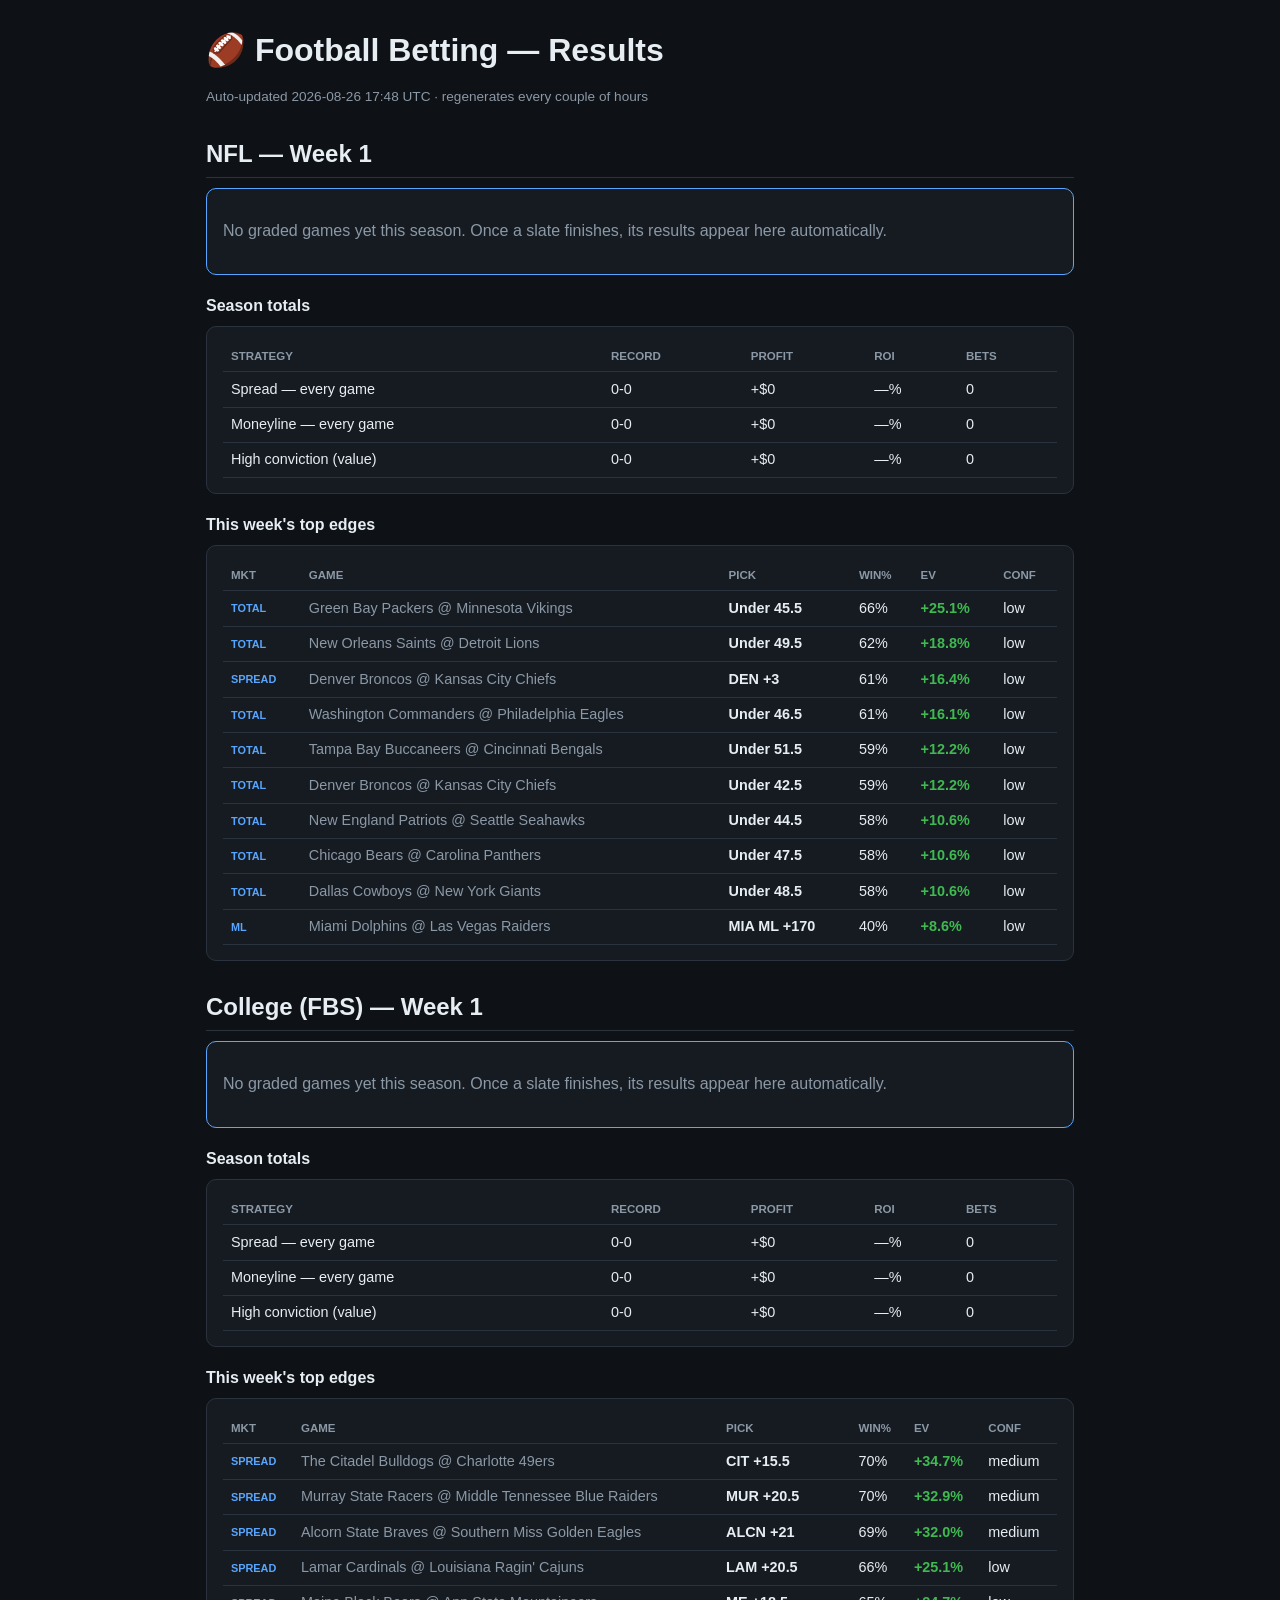
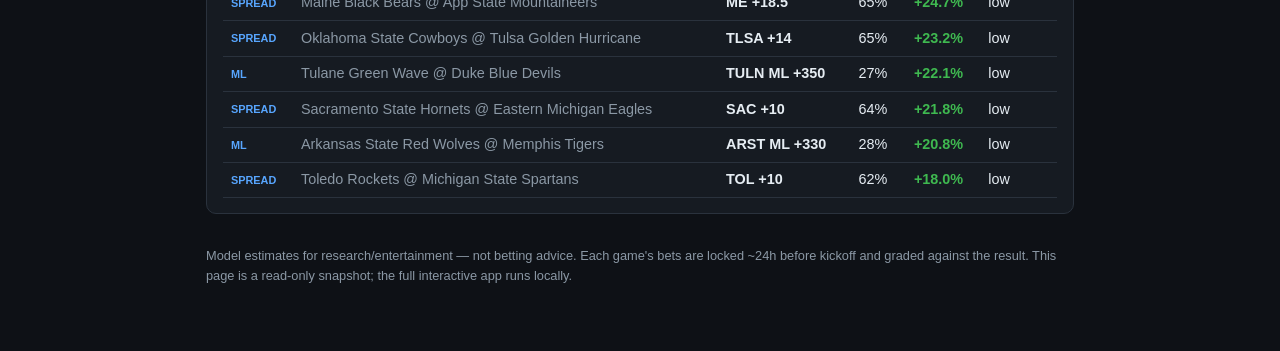
==== docs/index.html @ 7e33b865 "Football betting model — clean initial commit (no secrets)" ====
<!doctype html><html lang="en"><head><meta charset="utf-8">
<meta name="viewport" content="width=device-width, initial-scale=1">
<title>Football Betting — Results</title>
<style>
:root{--bg:#0e1116;--panel:#161b22;--elev:#1c232d;--bd:#2a323d;--tx:#e6edf3;--mut:#8b98a5;--grn:#3fb950;--red:#f85149;--blue:#58a6ff}
*{box-sizing:border-box}body{margin:0;background:var(--bg);color:var(--tx);font-family:-apple-system,Segoe UI,Roboto,sans-serif;line-height:1.5}
.wrap{max-width:900px;margin:0 auto;padding:1.4rem 1rem 4rem}
h1{margin:.2rem 0}h2{margin:1.8rem 0 .6rem;border-bottom:1px solid var(--bd);padding-bottom:.3rem}h3{margin:1.2rem 0 .5rem;font-size:1rem}
.muted{color:var(--mut)}.updated{color:var(--mut);font-size:.85rem}
.panel{background:var(--panel);border:1px solid var(--bd);border-radius:10px;padding:.9rem 1rem;margin-bottom:.6rem;overflow-x:auto}
.latest{border-color:var(--blue)}
.lwhead{font-weight:800;font-size:1.1rem;margin-bottom:.7rem;display:flex;justify-content:space-between;gap:1rem;flex-wrap:wrap}
.cards{display:grid;grid-template-columns:repeat(auto-fit,minmax(150px,1fr));gap:.6rem}
.card{background:var(--elev);border:1px solid var(--bd);border-radius:8px;padding:.55rem .7rem}
.cardlabel{font-size:.78rem;color:var(--mut);font-weight:600}
.pnl{font-size:1.35rem;font-weight:800}.sub{font-size:.75rem;color:var(--mut);margin-top:.1rem}
.pending{color:var(--blue)}
table{width:100%;border-collapse:collapse;font-size:.9rem}
th{text-align:left;color:var(--mut);font-size:.72rem;text-transform:uppercase;padding:.4rem .5rem;border-bottom:1px solid var(--bd)}
td{padding:.4rem .5rem;border-bottom:1px solid var(--bd)}
.pos{color:var(--grn);font-weight:700}.neg{color:var(--red)}
.tag{font-size:.68rem;font-weight:700;color:var(--blue)}.gm{color:var(--mut)}
footer{margin-top:2rem;color:var(--mut);font-size:.8rem;line-height:1.6}
</style></head><body><div class="wrap">
<h1>🏈 Football Betting — Results</h1>
<p class="updated">Auto-updated 2026-08-26 17:48 UTC · regenerates every couple of hours</p>
<section><h2>NFL — Week 1</h2><div class="panel latest"><p class="muted">No graded games yet this season. Once a slate finishes, its results appear here automatically.</p></div><h3>Season totals</h3><div class="panel"><table><thead><tr><th>Strategy</th><th>Record</th><th>Profit</th><th>ROI</th><th>Bets</th></tr></thead><tbody><tr><td>Spread — every game</td><td>0-0</td><td class="">+$0</td><td>—%</td><td>0</td></tr><tr><td>Moneyline — every game</td><td>0-0</td><td class="">+$0</td><td>—%</td><td>0</td></tr><tr><td>High conviction (value)</td><td>0-0</td><td class="">+$0</td><td>—%</td><td>0</td></tr></tbody></table></div><h3>This week's top edges</h3><div class="panel"><table><thead><tr><th>Mkt</th><th>Game</th><th>Pick</th><th>Win%</th><th>EV</th><th>Conf</th></tr></thead><tbody><tr><td class="tag">TOTAL</td><td class="gm">Green Bay Packers @ Minnesota Vikings</td><td><b>Under 45.5</b></td><td>66%</td><td class="pos">+25.1%</td><td>low</td></tr><tr><td class="tag">TOTAL</td><td class="gm">New Orleans Saints @ Detroit Lions</td><td><b>Under 49.5</b></td><td>62%</td><td class="pos">+18.8%</td><td>low</td></tr><tr><td class="tag">SPREAD</td><td class="gm">Denver Broncos @ Kansas City Chiefs</td><td><b>DEN +3</b></td><td>61%</td><td class="pos">+16.4%</td><td>low</td></tr><tr><td class="tag">TOTAL</td><td class="gm">Washington Commanders @ Philadelphia Eagles</td><td><b>Under 46.5</b></td><td>61%</td><td class="pos">+16.1%</td><td>low</td></tr><tr><td class="tag">TOTAL</td><td class="gm">Tampa Bay Buccaneers @ Cincinnati Bengals</td><td><b>Under 51.5</b></td><td>59%</td><td class="pos">+12.2%</td><td>low</td></tr><tr><td class="tag">TOTAL</td><td class="gm">Denver Broncos @ Kansas City Chiefs</td><td><b>Under 42.5</b></td><td>59%</td><td class="pos">+12.2%</td><td>low</td></tr><tr><td class="tag">TOTAL</td><td class="gm">New England Patriots @ Seattle Seahawks</td><td><b>Under 44.5</b></td><td>58%</td><td class="pos">+10.6%</td><td>low</td></tr><tr><td class="tag">TOTAL</td><td class="gm">Chicago Bears @ Carolina Panthers</td><td><b>Under 47.5</b></td><td>58%</td><td class="pos">+10.6%</td><td>low</td></tr><tr><td class="tag">TOTAL</td><td class="gm">Dallas Cowboys @ New York Giants</td><td><b>Under 48.5</b></td><td>58%</td><td class="pos">+10.6%</td><td>low</td></tr><tr><td class="tag">ML</td><td class="gm">Miami Dolphins @ Las Vegas Raiders</td><td><b>MIA ML +170</b></td><td>40%</td><td class="pos">+8.6%</td><td>low</td></tr></tbody></table></div></section><section><h2>College (FBS) — Week 1</h2><div class="panel latest"><p class="muted">No graded games yet this season. Once a slate finishes, its results appear here automatically.</p></div><h3>Season totals</h3><div class="panel"><table><thead><tr><th>Strategy</th><th>Record</th><th>Profit</th><th>ROI</th><th>Bets</th></tr></thead><tbody><tr><td>Spread — every game</td><td>0-0</td><td class="">+$0</td><td>—%</td><td>0</td></tr><tr><td>Moneyline — every game</td><td>0-0</td><td class="">+$0</td><td>—%</td><td>0</td></tr><tr><td>High conviction (value)</td><td>0-0</td><td class="">+$0</td><td>—%</td><td>0</td></tr></tbody></table></div><h3>This week's top edges</h3><div class="panel"><table><thead><tr><th>Mkt</th><th>Game</th><th>Pick</th><th>Win%</th><th>EV</th><th>Conf</th></tr></thead><tbody><tr><td class="tag">SPREAD</td><td class="gm">The Citadel Bulldogs @ Charlotte 49ers</td><td><b>CIT +15.5</b></td><td>70%</td><td class="pos">+34.7%</td><td>medium</td></tr><tr><td class="tag">SPREAD</td><td class="gm">Murray State Racers @ Middle Tennessee Blue Raiders</td><td><b>MUR +20.5</b></td><td>70%</td><td class="pos">+32.9%</td><td>medium</td></tr><tr><td class="tag">SPREAD</td><td class="gm">Alcorn State Braves @ Southern Miss Golden Eagles</td><td><b>ALCN +21</b></td><td>69%</td><td class="pos">+32.0%</td><td>medium</td></tr><tr><td class="tag">SPREAD</td><td class="gm">Lamar Cardinals @ Louisiana Ragin&#x27; Cajuns</td><td><b>LAM +20.5</b></td><td>66%</td><td class="pos">+25.1%</td><td>low</td></tr><tr><td class="tag">SPREAD</td><td class="gm">Maine Black Bears @ App State Mountaineers</td><td><b>ME +18.5</b></td><td>65%</td><td class="pos">+24.7%</td><td>low</td></tr><tr><td class="tag">SPREAD</td><td class="gm">Oklahoma State Cowboys @ Tulsa Golden Hurricane</td><td><b>TLSA +14</b></td><td>65%</td><td class="pos">+23.2%</td><td>low</td></tr><tr><td class="tag">ML</td><td class="gm">Tulane Green Wave @ Duke Blue Devils</td><td><b>TULN ML +350</b></td><td>27%</td><td class="pos">+22.1%</td><td>low</td></tr><tr><td class="tag">SPREAD</td><td class="gm">Sacramento State Hornets @ Eastern Michigan Eagles</td><td><b>SAC +10</b></td><td>64%</td><td class="pos">+21.8%</td><td>low</td></tr><tr><td class="tag">ML</td><td class="gm">Arkansas State Red Wolves @ Memphis Tigers</td><td><b>ARST ML +330</b></td><td>28%</td><td class="pos">+20.8%</td><td>low</td></tr><tr><td class="tag">SPREAD</td><td class="gm">Toledo Rockets @ Michigan State Spartans</td><td><b>TOL +10</b></td><td>62%</td><td class="pos">+18.0%</td><td>low</td></tr></tbody></table></div></section>
<footer>Model estimates for research/entertainment — not betting advice. Each game's
bets are locked ~24h before kickoff and graded against the result. This page is a
read-only snapshot; the full interactive app runs locally.</footer>
</div></body></html>
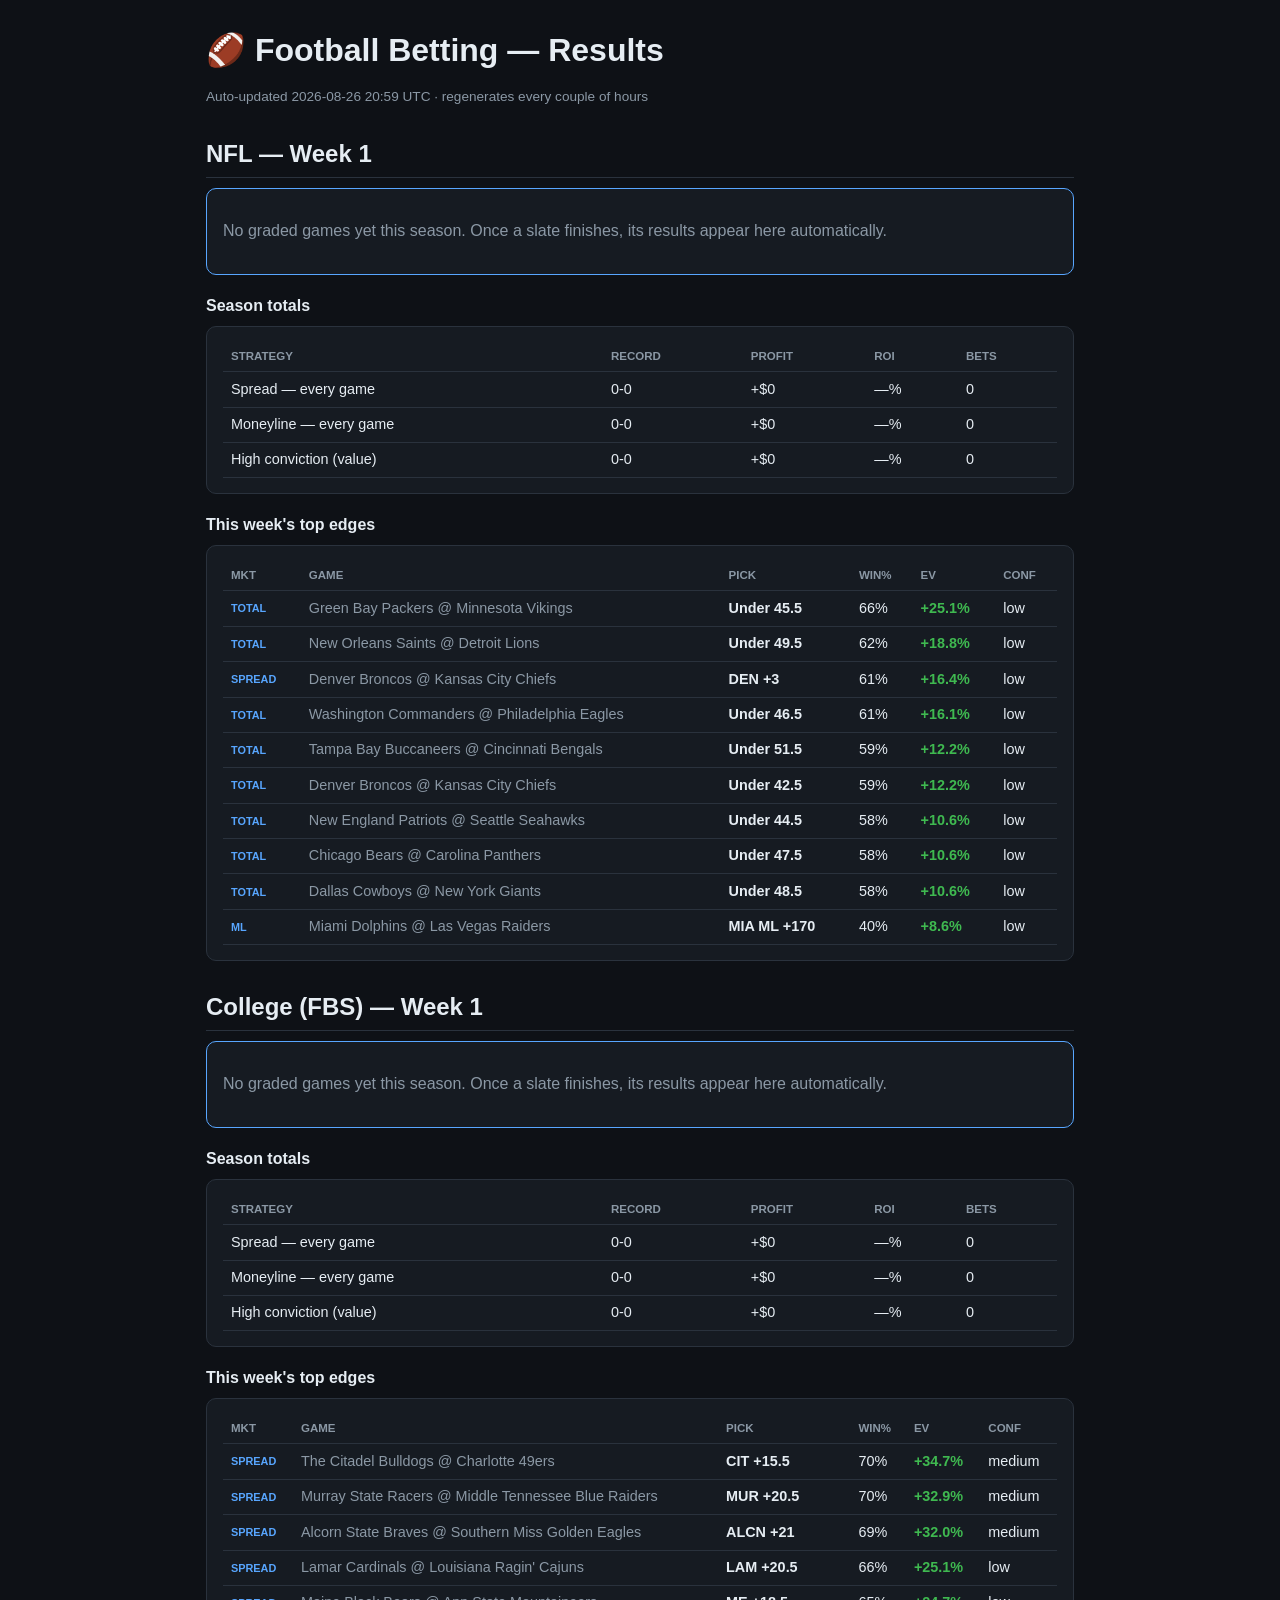
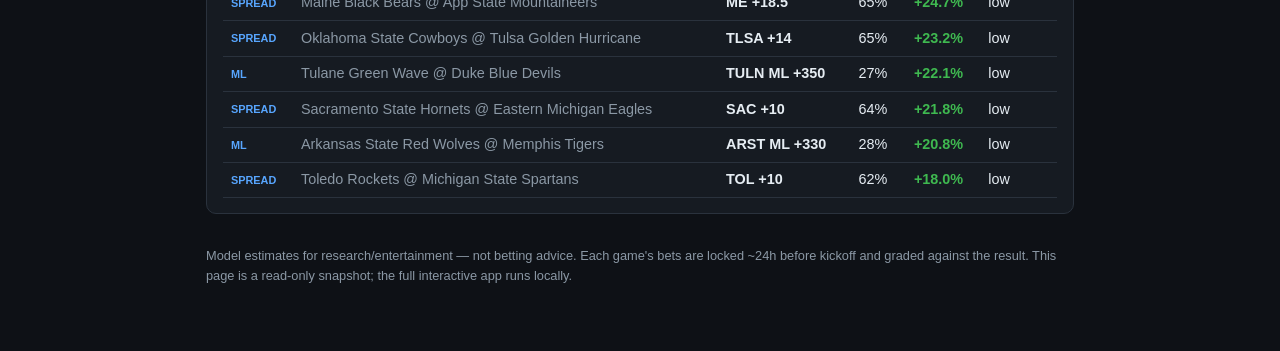
==== commit 73518dec: "Auto-update 2026-08-26 20:59 UTC" ====
--- a/docs/index.html
+++ b/docs/index.html
@@ -23,7 +23,7 @@
 footer{margin-top:2rem;color:var(--mut);font-size:.8rem;line-height:1.6}
 </style></head><body><div class="wrap">
 <h1>🏈 Football Betting — Results</h1>
-<p class="updated">Auto-updated 2026-08-26 17:48 UTC · regenerates every couple of hours</p>
+<p class="updated">Auto-updated 2026-08-26 20:59 UTC · regenerates every couple of hours</p>
 <section><h2>NFL — Week 1</h2><div class="panel latest"><p class="muted">No graded games yet this season. Once a slate finishes, its results appear here automatically.</p></div><h3>Season totals</h3><div class="panel"><table><thead><tr><th>Strategy</th><th>Record</th><th>Profit</th><th>ROI</th><th>Bets</th></tr></thead><tbody><tr><td>Spread — every game</td><td>0-0</td><td class="">+$0</td><td>—%</td><td>0</td></tr><tr><td>Moneyline — every game</td><td>0-0</td><td class="">+$0</td><td>—%</td><td>0</td></tr><tr><td>High conviction (value)</td><td>0-0</td><td class="">+$0</td><td>—%</td><td>0</td></tr></tbody></table></div><h3>This week's top edges</h3><div class="panel"><table><thead><tr><th>Mkt</th><th>Game</th><th>Pick</th><th>Win%</th><th>EV</th><th>Conf</th></tr></thead><tbody><tr><td class="tag">TOTAL</td><td class="gm">Green Bay Packers @ Minnesota Vikings</td><td><b>Under 45.5</b></td><td>66%</td><td class="pos">+25.1%</td><td>low</td></tr><tr><td class="tag">TOTAL</td><td class="gm">New Orleans Saints @ Detroit Lions</td><td><b>Under 49.5</b></td><td>62%</td><td class="pos">+18.8%</td><td>low</td></tr><tr><td class="tag">SPREAD</td><td class="gm">Denver Broncos @ Kansas City Chiefs</td><td><b>DEN +3</b></td><td>61%</td><td class="pos">+16.4%</td><td>low</td></tr><tr><td class="tag">TOTAL</td><td class="gm">Washington Commanders @ Philadelphia Eagles</td><td><b>Under 46.5</b></td><td>61%</td><td class="pos">+16.1%</td><td>low</td></tr><tr><td class="tag">TOTAL</td><td class="gm">Tampa Bay Buccaneers @ Cincinnati Bengals</td><td><b>Under 51.5</b></td><td>59%</td><td class="pos">+12.2%</td><td>low</td></tr><tr><td class="tag">TOTAL</td><td class="gm">Denver Broncos @ Kansas City Chiefs</td><td><b>Under 42.5</b></td><td>59%</td><td class="pos">+12.2%</td><td>low</td></tr><tr><td class="tag">TOTAL</td><td class="gm">New England Patriots @ Seattle Seahawks</td><td><b>Under 44.5</b></td><td>58%</td><td class="pos">+10.6%</td><td>low</td></tr><tr><td class="tag">TOTAL</td><td class="gm">Chicago Bears @ Carolina Panthers</td><td><b>Under 47.5</b></td><td>58%</td><td class="pos">+10.6%</td><td>low</td></tr><tr><td class="tag">TOTAL</td><td class="gm">Dallas Cowboys @ New York Giants</td><td><b>Under 48.5</b></td><td>58%</td><td class="pos">+10.6%</td><td>low</td></tr><tr><td class="tag">ML</td><td class="gm">Miami Dolphins @ Las Vegas Raiders</td><td><b>MIA ML +170</b></td><td>40%</td><td class="pos">+8.6%</td><td>low</td></tr></tbody></table></div></section><section><h2>College (FBS) — Week 1</h2><div class="panel latest"><p class="muted">No graded games yet this season. Once a slate finishes, its results appear here automatically.</p></div><h3>Season totals</h3><div class="panel"><table><thead><tr><th>Strategy</th><th>Record</th><th>Profit</th><th>ROI</th><th>Bets</th></tr></thead><tbody><tr><td>Spread — every game</td><td>0-0</td><td class="">+$0</td><td>—%</td><td>0</td></tr><tr><td>Moneyline — every game</td><td>0-0</td><td class="">+$0</td><td>—%</td><td>0</td></tr><tr><td>High conviction (value)</td><td>0-0</td><td class="">+$0</td><td>—%</td><td>0</td></tr></tbody></table></div><h3>This week's top edges</h3><div class="panel"><table><thead><tr><th>Mkt</th><th>Game</th><th>Pick</th><th>Win%</th><th>EV</th><th>Conf</th></tr></thead><tbody><tr><td class="tag">SPREAD</td><td class="gm">The Citadel Bulldogs @ Charlotte 49ers</td><td><b>CIT +15.5</b></td><td>70%</td><td class="pos">+34.7%</td><td>medium</td></tr><tr><td class="tag">SPREAD</td><td class="gm">Murray State Racers @ Middle Tennessee Blue Raiders</td><td><b>MUR +20.5</b></td><td>70%</td><td class="pos">+32.9%</td><td>medium</td></tr><tr><td class="tag">SPREAD</td><td class="gm">Alcorn State Braves @ Southern Miss Golden Eagles</td><td><b>ALCN +21</b></td><td>69%</td><td class="pos">+32.0%</td><td>medium</td></tr><tr><td class="tag">SPREAD</td><td class="gm">Lamar Cardinals @ Louisiana Ragin&#x27; Cajuns</td><td><b>LAM +20.5</b></td><td>66%</td><td class="pos">+25.1%</td><td>low</td></tr><tr><td class="tag">SPREAD</td><td class="gm">Maine Black Bears @ App State Mountaineers</td><td><b>ME +18.5</b></td><td>65%</td><td class="pos">+24.7%</td><td>low</td></tr><tr><td class="tag">SPREAD</td><td class="gm">Oklahoma State Cowboys @ Tulsa Golden Hurricane</td><td><b>TLSA +14</b></td><td>65%</td><td class="pos">+23.2%</td><td>low</td></tr><tr><td class="tag">ML</td><td class="gm">Tulane Green Wave @ Duke Blue Devils</td><td><b>TULN ML +350</b></td><td>27%</td><td class="pos">+22.1%</td><td>low</td></tr><tr><td class="tag">SPREAD</td><td class="gm">Sacramento State Hornets @ Eastern Michigan Eagles</td><td><b>SAC +10</b></td><td>64%</td><td class="pos">+21.8%</td><td>low</td></tr><tr><td class="tag">ML</td><td class="gm">Arkansas State Red Wolves @ Memphis Tigers</td><td><b>ARST ML +330</b></td><td>28%</td><td class="pos">+20.8%</td><td>low</td></tr><tr><td class="tag">SPREAD</td><td class="gm">Toledo Rockets @ Michigan State Spartans</td><td><b>TOL +10</b></td><td>62%</td><td class="pos">+18.0%</td><td>low</td></tr></tbody></table></div></section>
 <footer>Model estimates for research/entertainment — not betting advice. Each game's
 bets are locked ~24h before kickoff and graded against the result. This page is a
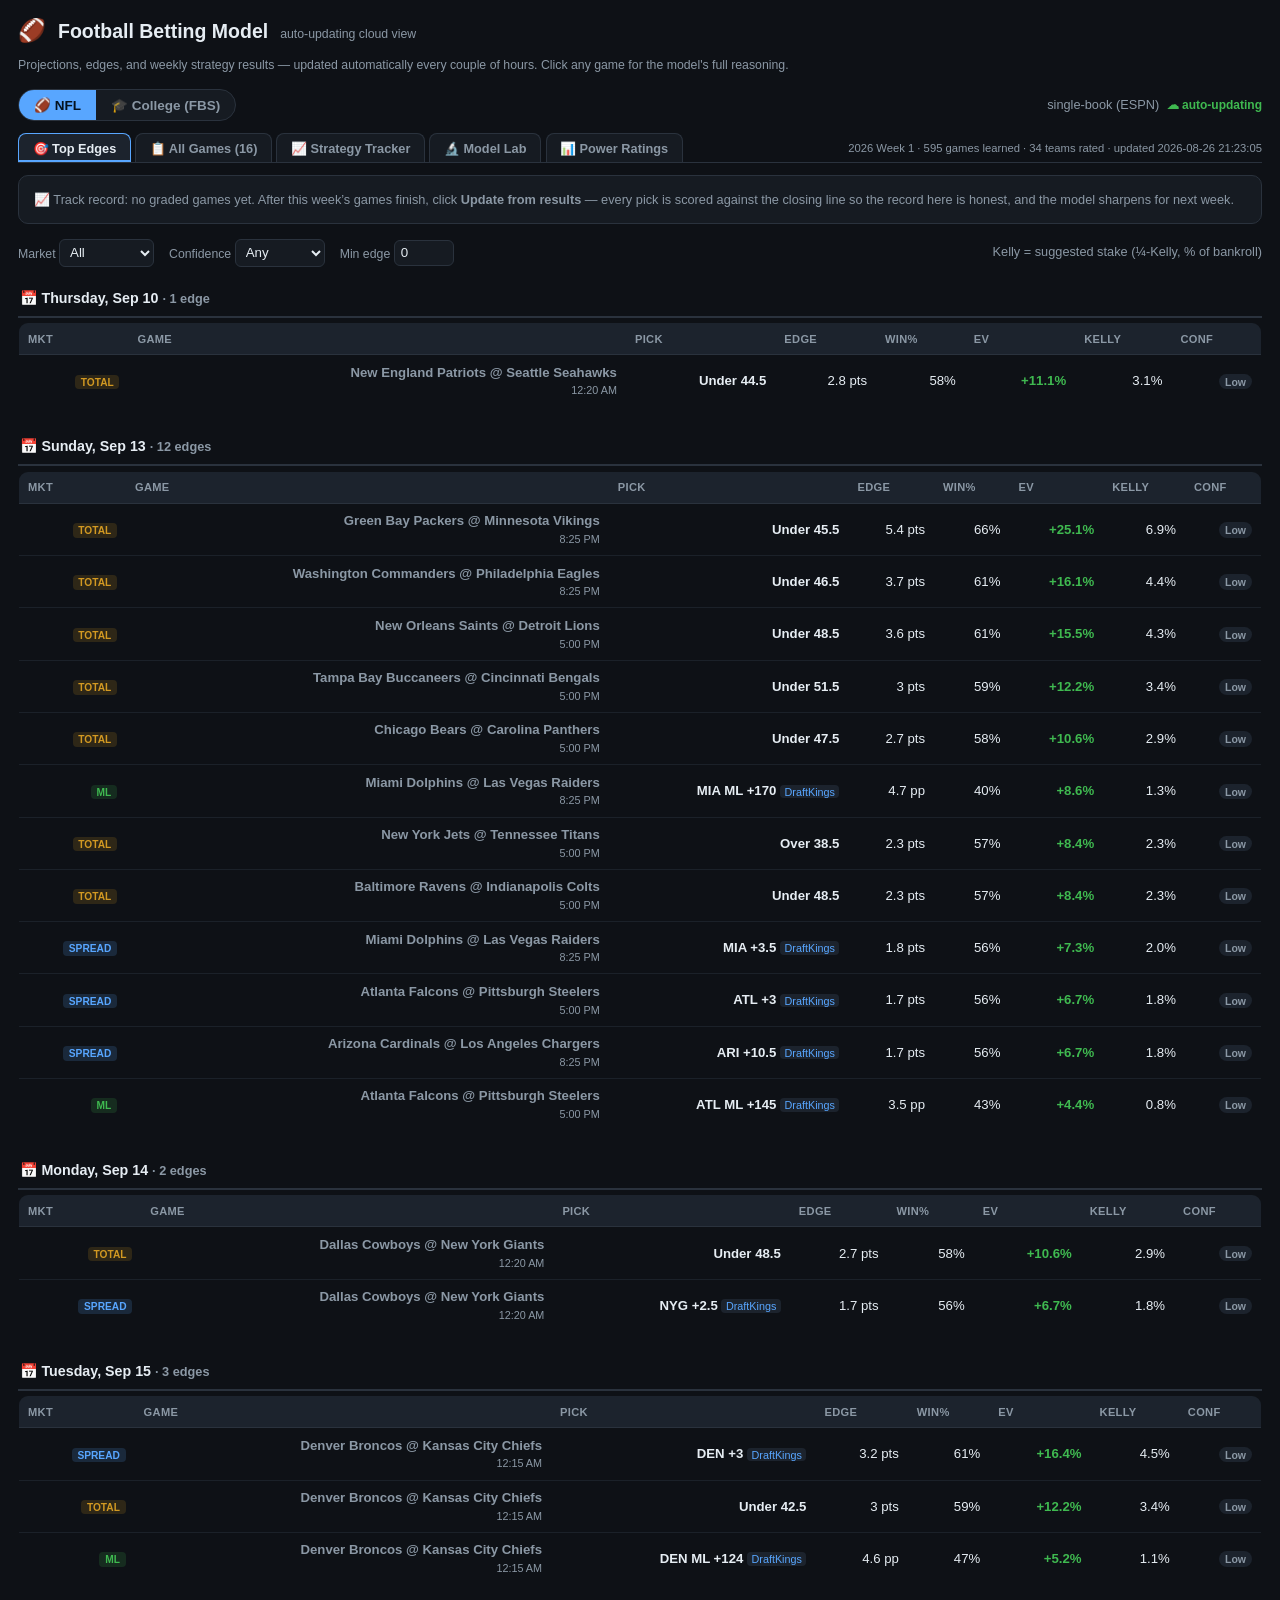
==== commit 61dffad7: "Interactive cloud page: static-data mode + full-app snapshot generator" ====
--- a/docs/index.html
+++ b/docs/index.html
@@ -1,31 +1,20 @@
-<!doctype html><html lang="en"><head><meta charset="utf-8">
-<meta name="viewport" content="width=device-width, initial-scale=1">
-<title>Football Betting — Results</title>
+<!doctype html><html lang="en"><head>
+<meta charset="utf-8"><meta name="viewport" content="width=device-width, initial-scale=1">
+<title>Football Betting Model</title>
+<link rel="stylesheet" href="style.css">
 <style>
-:root{--bg:#0e1116;--panel:#161b22;--elev:#1c232d;--bd:#2a323d;--tx:#e6edf3;--mut:#8b98a5;--grn:#3fb950;--red:#f85149;--blue:#58a6ff}
-*{box-sizing:border-box}body{margin:0;background:var(--bg);color:var(--tx);font-family:-apple-system,Segoe UI,Roboto,sans-serif;line-height:1.5}
-.wrap{max-width:900px;margin:0 auto;padding:1.4rem 1rem 4rem}
-h1{margin:.2rem 0}h2{margin:1.8rem 0 .6rem;border-bottom:1px solid var(--bd);padding-bottom:.3rem}h3{margin:1.2rem 0 .5rem;font-size:1rem}
-.muted{color:var(--mut)}.updated{color:var(--mut);font-size:.85rem}
-.panel{background:var(--panel);border:1px solid var(--bd);border-radius:10px;padding:.9rem 1rem;margin-bottom:.6rem;overflow-x:auto}
-.latest{border-color:var(--blue)}
-.lwhead{font-weight:800;font-size:1.1rem;margin-bottom:.7rem;display:flex;justify-content:space-between;gap:1rem;flex-wrap:wrap}
-.cards{display:grid;grid-template-columns:repeat(auto-fit,minmax(150px,1fr));gap:.6rem}
-.card{background:var(--elev);border:1px solid var(--bd);border-radius:8px;padding:.55rem .7rem}
-.cardlabel{font-size:.78rem;color:var(--mut);font-weight:600}
-.pnl{font-size:1.35rem;font-weight:800}.sub{font-size:.75rem;color:var(--mut);margin-top:.1rem}
-.pending{color:var(--blue)}
-table{width:100%;border-collapse:collapse;font-size:.9rem}
-th{text-align:left;color:var(--mut);font-size:.72rem;text-transform:uppercase;padding:.4rem .5rem;border-bottom:1px solid var(--bd)}
-td{padding:.4rem .5rem;border-bottom:1px solid var(--bd)}
-.pos{color:var(--grn);font-weight:700}.neg{color:var(--red)}
-.tag{font-size:.68rem;font-weight:700;color:var(--blue)}.gm{color:var(--mut)}
-footer{margin-top:2rem;color:var(--mut);font-size:.8rem;line-height:1.6}
-</style></head><body><div class="wrap">
-<h1>🏈 Football Betting — Results</h1>
-<p class="updated">Auto-updated 2026-08-26 20:59 UTC · regenerates every couple of hours</p>
-<section><h2>NFL — Week 1</h2><div class="panel latest"><p class="muted">No graded games yet this season. Once a slate finishes, its results appear here automatically.</p></div><h3>Season totals</h3><div class="panel"><table><thead><tr><th>Strategy</th><th>Record</th><th>Profit</th><th>ROI</th><th>Bets</th></tr></thead><tbody><tr><td>Spread — every game</td><td>0-0</td><td class="">+$0</td><td>—%</td><td>0</td></tr><tr><td>Moneyline — every game</td><td>0-0</td><td class="">+$0</td><td>—%</td><td>0</td></tr><tr><td>High conviction (value)</td><td>0-0</td><td class="">+$0</td><td>—%</td><td>0</td></tr></tbody></table></div><h3>This week's top edges</h3><div class="panel"><table><thead><tr><th>Mkt</th><th>Game</th><th>Pick</th><th>Win%</th><th>EV</th><th>Conf</th></tr></thead><tbody><tr><td class="tag">TOTAL</td><td class="gm">Green Bay Packers @ Minnesota Vikings</td><td><b>Under 45.5</b></td><td>66%</td><td class="pos">+25.1%</td><td>low</td></tr><tr><td class="tag">TOTAL</td><td class="gm">New Orleans Saints @ Detroit Lions</td><td><b>Under 49.5</b></td><td>62%</td><td class="pos">+18.8%</td><td>low</td></tr><tr><td class="tag">SPREAD</td><td class="gm">Denver Broncos @ Kansas City Chiefs</td><td><b>DEN +3</b></td><td>61%</td><td class="pos">+16.4%</td><td>low</td></tr><tr><td class="tag">TOTAL</td><td class="gm">Washington Commanders @ Philadelphia Eagles</td><td><b>Under 46.5</b></td><td>61%</td><td class="pos">+16.1%</td><td>low</td></tr><tr><td class="tag">TOTAL</td><td class="gm">Tampa Bay Buccaneers @ Cincinnati Bengals</td><td><b>Under 51.5</b></td><td>59%</td><td class="pos">+12.2%</td><td>low</td></tr><tr><td class="tag">TOTAL</td><td class="gm">Denver Broncos @ Kansas City Chiefs</td><td><b>Under 42.5</b></td><td>59%</td><td class="pos">+12.2%</td><td>low</td></tr><tr><td class="tag">TOTAL</td><td class="gm">New England Patriots @ Seattle Seahawks</td><td><b>Under 44.5</b></td><td>58%</td><td class="pos">+10.6%</td><td>low</td></tr><tr><td class="tag">TOTAL</td><td class="gm">Chicago Bears @ Carolina Panthers</td><td><b>Under 47.5</b></td><td>58%</td><td class="pos">+10.6%</td><td>low</td></tr><tr><td class="tag">TOTAL</td><td class="gm">Dallas Cowboys @ New York Giants</td><td><b>Under 48.5</b></td><td>58%</td><td class="pos">+10.6%</td><td>low</td></tr><tr><td class="tag">ML</td><td class="gm">Miami Dolphins @ Las Vegas Raiders</td><td><b>MIA ML +170</b></td><td>40%</td><td class="pos">+8.6%</td><td>low</td></tr></tbody></table></div></section><section><h2>College (FBS) — Week 1</h2><div class="panel latest"><p class="muted">No graded games yet this season. Once a slate finishes, its results appear here automatically.</p></div><h3>Season totals</h3><div class="panel"><table><thead><tr><th>Strategy</th><th>Record</th><th>Profit</th><th>ROI</th><th>Bets</th></tr></thead><tbody><tr><td>Spread — every game</td><td>0-0</td><td class="">+$0</td><td>—%</td><td>0</td></tr><tr><td>Moneyline — every game</td><td>0-0</td><td class="">+$0</td><td>—%</td><td>0</td></tr><tr><td>High conviction (value)</td><td>0-0</td><td class="">+$0</td><td>—%</td><td>0</td></tr></tbody></table></div><h3>This week's top edges</h3><div class="panel"><table><thead><tr><th>Mkt</th><th>Game</th><th>Pick</th><th>Win%</th><th>EV</th><th>Conf</th></tr></thead><tbody><tr><td class="tag">SPREAD</td><td class="gm">The Citadel Bulldogs @ Charlotte 49ers</td><td><b>CIT +15.5</b></td><td>70%</td><td class="pos">+34.7%</td><td>medium</td></tr><tr><td class="tag">SPREAD</td><td class="gm">Murray State Racers @ Middle Tennessee Blue Raiders</td><td><b>MUR +20.5</b></td><td>70%</td><td class="pos">+32.9%</td><td>medium</td></tr><tr><td class="tag">SPREAD</td><td class="gm">Alcorn State Braves @ Southern Miss Golden Eagles</td><td><b>ALCN +21</b></td><td>69%</td><td class="pos">+32.0%</td><td>medium</td></tr><tr><td class="tag">SPREAD</td><td class="gm">Lamar Cardinals @ Louisiana Ragin&#x27; Cajuns</td><td><b>LAM +20.5</b></td><td>66%</td><td class="pos">+25.1%</td><td>low</td></tr><tr><td class="tag">SPREAD</td><td class="gm">Maine Black Bears @ App State Mountaineers</td><td><b>ME +18.5</b></td><td>65%</td><td class="pos">+24.7%</td><td>low</td></tr><tr><td class="tag">SPREAD</td><td class="gm">Oklahoma State Cowboys @ Tulsa Golden Hurricane</td><td><b>TLSA +14</b></td><td>65%</td><td class="pos">+23.2%</td><td>low</td></tr><tr><td class="tag">ML</td><td class="gm">Tulane Green Wave @ Duke Blue Devils</td><td><b>TULN ML +350</b></td><td>27%</td><td class="pos">+22.1%</td><td>low</td></tr><tr><td class="tag">SPREAD</td><td class="gm">Sacramento State Hornets @ Eastern Michigan Eagles</td><td><b>SAC +10</b></td><td>64%</td><td class="pos">+21.8%</td><td>low</td></tr><tr><td class="tag">ML</td><td class="gm">Arkansas State Red Wolves @ Memphis Tigers</td><td><b>ARST ML +330</b></td><td>28%</td><td class="pos">+20.8%</td><td>low</td></tr><tr><td class="tag">SPREAD</td><td class="gm">Toledo Rockets @ Michigan State Spartans</td><td><b>TOL +10</b></td><td>62%</td><td class="pos">+18.0%</td><td>low</td></tr></tbody></table></div></section>
-<footer>Model estimates for research/entertainment — not betting advice. Each game's
-bets are locked ~24h before kickoff and graded against the result. This page is a
-read-only snapshot; the full interactive app runs locally.</footer>
-</div></body></html>+body{background:var(--bg);color:var(--text);font-family:-apple-system,Segoe UI,Roboto,sans-serif;margin:0}
+.cloudbar{display:flex;align-items:baseline;gap:.8rem;flex-wrap:wrap;padding:1rem 1.2rem .4rem}
+.cloudbar h1{margin:0;font-size:1.3rem}
+.cloudbar .muted{font-size:.82rem}
+#betting-panel{padding:0 1.2rem 3rem}
+.cloud-note{margin:.2rem 1.2rem 1rem;color:var(--muted);font-size:.82rem}
+</style></head><body>
+<div class="cloudbar"><span style="font-size:1.5rem">🏈</span><h1>Football Betting Model</h1>
+<span class="muted">auto-updating cloud view</span></div>
+<div class="cloud-note">Projections, edges, and weekly strategy results — updated automatically every couple of hours. Click any game for the model's full reasoning.</div>
+<div id="betting-panel"><p class="muted" style="padding:1.2rem">Loading…</p></div>
+<script>window.BETTING_STATIC = true;</script>
+<script src="betting.js"></script>
+<script>document.addEventListener("DOMContentLoaded",function(){ if(window.Betting) window.Betting.show(); });</script>
+</body></html>
--- a/docs/style.css
+++ b/docs/style.css
@@ -0,0 +1,552 @@
+:root {
+  --bg: #0e1116;
+  --bg-elev: #161b22;
+  --bg-elev2: #1c232d;
+  --border: #2a323d;
+  --text: #e6edf3;
+  --muted: #8b98a5;
+  --accent: #3fb950;
+  --accent-dim: #2ea043;
+  --blue: #58a6ff;
+  --warn: #d29922;
+  --danger: #f85149;
+  --radius: 10px;
+  --shadow: 0 8px 30px rgba(0,0,0,.45);
+  font-size: 15px;
+}
+
+* { box-sizing: border-box; }
+html, body { margin: 0; padding: 0; }
+body {
+  background: var(--bg);
+  color: var(--text);
+  font-family: -apple-system, BlinkMacSystemFont, "Segoe UI", Roboto, Helvetica, Arial, sans-serif;
+  line-height: 1.45;
+}
+.muted { color: var(--muted); font-size: .85rem; }
+
+/* ---------- top bar ---------- */
+.topbar {
+  display: flex; align-items: center; justify-content: space-between;
+  gap: 1rem; padding: .8rem 1.2rem;
+  background: linear-gradient(180deg, #182029, #12171e);
+  border-bottom: 1px solid var(--border);
+  position: sticky; top: 0; z-index: 20;
+  flex-wrap: wrap;
+}
+.brand { display: flex; align-items: center; gap: .7rem; }
+.logo { font-size: 1.9rem; }
+.brand h1 { font-size: 1.15rem; margin: 0; letter-spacing: .2px; }
+.brand p { margin: .1rem 0 0; }
+.topbar-actions { display: flex; align-items: center; gap: .7rem; flex-wrap: wrap; }
+
+.scoring { display: inline-flex; background: var(--bg-elev); border: 1px solid var(--border); border-radius: 999px; overflow: hidden; }
+.scoring button {
+  border: 0; background: transparent; color: var(--muted);
+  padding: .4rem .85rem; cursor: pointer; font-size: .8rem; font-weight: 600;
+}
+.scoring button.active { background: var(--accent-dim); color: #04160a; }
+
+.btn {
+  border: 1px solid var(--border); background: var(--bg-elev); color: var(--text);
+  padding: .45rem .8rem; border-radius: 8px; cursor: pointer; font-size: .82rem; font-weight: 600;
+}
+.btn:hover { border-color: var(--blue); }
+.btn:disabled { opacity: .5; cursor: default; }
+
+/* ---------- tabs / views ---------- */
+.tabs { display: flex; gap: .3rem; padding: .5rem 1.2rem 0; border-bottom: 1px solid var(--border); background: var(--bg); position: sticky; top: 61px; z-index: 14; flex-wrap: wrap; }
+.tabs button { border: 1px solid var(--border); border-bottom: none; background: var(--bg-elev); color: var(--muted); padding: .5rem .9rem; border-radius: 8px 8px 0 0; cursor: pointer; font-size: .85rem; font-weight: 600; }
+.tabs button.active { background: var(--bg-elev2); color: var(--text); border-color: var(--blue); box-shadow: inset 0 -2px 0 var(--blue); }
+.view { display: none; }
+.view.active { display: block; }
+.panel { padding: 1.2rem; }
+.panel h2 { font-size: 1.15rem; margin: 0 0 .3rem; }
+.panel h3 { font-size: .95rem; margin: 1.4rem 0 .6rem; }
+
+/* ---------- controls ---------- */
+.controls {
+  display: flex; align-items: center; gap: .8rem; flex-wrap: wrap;
+  padding: .8rem 1.2rem; border-bottom: 1px solid var(--border);
+  position: sticky; top: 106px; background: var(--bg); z-index: 13;
+}
+#search {
+  flex: 1 1 240px; min-width: 180px; max-width: 340px;
+  background: var(--bg-elev); border: 1px solid var(--border); color: var(--text);
+  padding: .5rem .7rem; border-radius: 8px; font-size: .9rem;
+}
+#search:focus { outline: none; border-color: var(--blue); }
+.pos-filter { display: inline-flex; gap: .25rem; flex-wrap: wrap; }
+.pos-filter button {
+  border: 1px solid var(--border); background: var(--bg-elev); color: var(--muted);
+  padding: .35rem .6rem; border-radius: 7px; cursor: pointer; font-size: .78rem; font-weight: 600;
+}
+.pos-filter button.active { background: var(--blue); color: #041022; border-color: var(--blue); }
+.risk-toggle { display: inline-flex; align-items: center; gap: .35rem; font-size: .82rem; color: var(--muted); cursor: pointer; }
+
+/* ---------- table ---------- */
+main { padding: 0 1.2rem 3rem; }
+.table-wrap { overflow-x: auto; border: 1px solid var(--border); border-radius: var(--radius); margin-top: 1rem; }
+table { border-collapse: collapse; width: 100%; min-width: 820px; }
+thead th {
+  position: sticky; top: 0; background: var(--bg-elev2); color: var(--muted);
+  font-size: .72rem; text-transform: uppercase; letter-spacing: .4px;
+  padding: .6rem .55rem; text-align: right; cursor: pointer; white-space: nowrap;
+  border-bottom: 1px solid var(--border); user-select: none;
+}
+thead th.left, thead th.rank { text-align: left; }
+thead th:hover { color: var(--text); }
+thead th.active-sort { color: var(--accent); }
+tbody td { padding: .5rem .55rem; text-align: right; border-bottom: 1px solid #1b2129; font-variant-numeric: tabular-nums; }
+tbody td.left { text-align: left; }
+tbody tr { cursor: pointer; }
+tbody tr:hover { background: var(--bg-elev); }
+.rank { color: var(--muted); font-size: .8rem; }
+.pname { font-weight: 600; }
+.pmeta { color: var(--muted); font-size: .72rem; }
+.pos-badge {
+  display: inline-block; min-width: 34px; text-align: center; font-size: .7rem; font-weight: 700;
+  padding: .12rem .35rem; border-radius: 5px; background: var(--bg-elev2); color: var(--muted);
+}
+.pos-QB { background: #3d2a4d; color: #d0a3ff; }
+.pos-RB { background: #123a2b; color: #5ce0a0; }
+.pos-WR { background: #123249; color: #6cb6ff; }
+.pos-TE { background: #4a3316; color: #f0b866; }
+.pos-K  { background: #3a2321; color: #f0918a; }
+.pos-DEF{ background: #2a2f3a; color: #aab6c6; }
+
+.status-badge { font-size: .68rem; font-weight: 700; padding: .1rem .4rem; border-radius: 5px; white-space: nowrap; }
+.st-ok { color: var(--muted); }
+.st-Q { background: #3a3418; color: var(--warn); }
+.st-D { background: #4a2a10; color: #f0a35a; }
+.st-O, .st-IR, .st-PUP, .st-Sus, .st-DNR, .st-NA { background: #4a1c1c; color: var(--danger); }
+.conf-High { color: var(--accent); }
+.conf-Medium { color: var(--warn); }
+.conf-Low, .conf-None { color: var(--muted); }
+.big { font-weight: 700; color: var(--text); }
+.loading, .empty { text-align: center; color: var(--muted); padding: 2rem; }
+
+/* ---------- drawer ---------- */
+.drawer { position: fixed; inset: 0; z-index: 40; display: none; }
+.drawer.open { display: block; }
+.drawer-backdrop { position: absolute; inset: 0; background: rgba(0,0,0,.55); }
+.drawer-panel {
+  position: absolute; top: 0; right: 0; height: 100%; width: min(560px, 94vw);
+  background: var(--bg-elev); border-left: 1px solid var(--border); box-shadow: var(--shadow);
+  overflow-y: auto; padding: 1.4rem 1.4rem 3rem; animation: slidein .18s ease;
+}
+@keyframes slidein { from { transform: translateX(30px); opacity: .4; } to { transform: none; opacity: 1; } }
+.drawer-close { position: absolute; top: .8rem; right: 1rem; background: none; border: 0; color: var(--muted); font-size: 1.2rem; cursor: pointer; }
+.drawer-close:hover { color: var(--text); }
+
+.dh { display: flex; align-items: baseline; gap: .6rem; flex-wrap: wrap; margin-bottom: .2rem; }
+.dh h2 { margin: 0; font-size: 1.4rem; }
+.rookie-badge { font-size: .62rem; font-weight: 800; letter-spacing: .5px; background: var(--blue); color: #041022; padding: .15rem .4rem; border-radius: 5px; }
+.dsub { color: var(--muted); font-size: .85rem; margin-bottom: 1rem; }
+.proj-cards { display: grid; grid-template-columns: repeat(auto-fit, minmax(110px, 1fr)); gap: .6rem; margin: 1rem 0; }
+.val-pos { color: var(--accent); }
+.val-neg { color: var(--danger); }
+.dur-low { color: var(--warn); }
+.proj-card { background: var(--bg-elev2); border: 1px solid var(--border); border-radius: 8px; padding: .7rem; text-align: center; }
+.proj-card .label { font-size: .68rem; text-transform: uppercase; letter-spacing: .4px; color: var(--muted); }
+.proj-card .val { font-size: 1.5rem; font-weight: 800; margin: .15rem 0; }
+.proj-card .sub { font-size: .7rem; color: var(--muted); }
+
+.section-h { font-size: .78rem; text-transform: uppercase; letter-spacing: .5px; color: var(--muted); margin: 1.4rem 0 .5rem; border-bottom: 1px solid var(--border); padding-bottom: .3rem; }
+.injury-box { background: #2a1414; border: 1px solid #4a1c1c; border-radius: 8px; padding: .7rem .8rem; font-size: .85rem; }
+.injury-box.ok { background: var(--bg-elev2); border-color: var(--border); }
+.injury-box .st { font-weight: 700; }
+
+table.mini { width: 100%; border-collapse: collapse; font-size: .8rem; margin-top: .3rem; }
+table.mini th, table.mini td { padding: .35rem .4rem; text-align: right; border-bottom: 1px solid #1b2129; white-space: nowrap; }
+table.mini th { color: var(--muted); font-size: .68rem; text-transform: uppercase; position: sticky; top: 0; }
+table.mini td.left, table.mini th.left { text-align: left; }
+.mini-wrap { overflow-x: auto; }
+
+.news-item { padding: .5rem 0; border-bottom: 1px solid #1b2129; }
+.news-item a { color: var(--blue); text-decoration: none; font-weight: 600; font-size: .88rem; }
+.news-item a:hover { text-decoration: underline; }
+.news-item .desc { color: var(--muted); font-size: .78rem; margin-top: .15rem; }
+.links { display: flex; flex-wrap: wrap; gap: .4rem; margin-top: .4rem; }
+.links a { font-size: .78rem; background: var(--bg-elev2); border: 1px solid var(--border); color: var(--blue); padding: .3rem .6rem; border-radius: 999px; text-decoration: none; }
+.links a:hover { border-color: var(--blue); }
+.sit-cards { display: grid; grid-template-columns: 1fr 1fr; gap: .6rem; margin: .4rem 0; }
+.sit-card { background: var(--bg-elev2); border: 1px solid var(--border); border-radius: 8px; padding: .6rem .7rem; }
+.sit-card h4 { margin: 0 0 .4rem; font-size: .72rem; text-transform: uppercase; letter-spacing: .4px; color: var(--muted); }
+.sit-row { display: flex; justify-content: space-between; gap: .5rem; font-size: .82rem; padding: .15rem 0; align-items: center; }
+.grade { font-weight: 800; padding: .05rem .35rem; border-radius: 5px; }
+.grade-A { background: #123a2b; color: #5ce0a0; }
+.grade-B { background: #123249; color: #6cb6ff; }
+.grade-C { background: #3a3418; color: #f0d060; }
+.grade-D { background: #4a3316; color: #f0b866; }
+.grade-F { background: #4a1c1c; color: #f0918a; }
+.sit-card.wide { grid-column: 1 / -1; }
+.m-good { color: var(--accent); font-weight: 700; }
+.m-bad { color: var(--danger); font-weight: 700; }
+.ol-list { margin-top: .5rem; border-top: 1px solid var(--border); padding-top: .4rem; }
+.ol-man { display: flex; align-items: center; gap: .5rem; padding: .2rem 0; font-size: .8rem; }
+.ol-pos { display: inline-block; min-width: 26px; text-align: center; font-size: .66rem; font-weight: 800; color: var(--muted); background: var(--bg); border: 1px solid var(--border); border-radius: 4px; padding: .05rem .2rem; }
+.ol-name { flex: 1; }
+.ol-exp { font-size: .72rem; }
+.ol-tag { font-size: .58rem; font-weight: 800; letter-spacing: .3px; padding: .05rem .3rem; border-radius: 4px; }
+.ol-tag.new { background: #3a2a12; color: #f0b866; }
+.ol-tag.rookie { background: #123249; color: #6cb6ff; }
+@media (max-width: 640px) { .sit-cards { grid-template-columns: 1fr; } }
+
+.method { font-size: .78rem; color: var(--muted); background: var(--bg-elev2); border: 1px solid var(--border); border-radius: 8px; padding: .6rem .7rem; margin-top: .5rem; }
+
+/* ---------- footer ---------- */
+.foot { display: flex; justify-content: space-between; gap: 1rem; flex-wrap: wrap; padding: 1rem 1.2rem; border-top: 1px solid var(--border); }
+
+.league-switch-wrap { display: inline-flex; align-items: center; gap: .3rem; font-size: .82rem; color: var(--muted); }
+#league-switch { background: var(--bg-elev); border: 1px solid var(--border); color: var(--text); padding: .4rem .5rem; border-radius: 8px; font-size: .82rem; font-weight: 600; }
+#league-switch:focus { outline: none; border-color: var(--blue); }
+.mini-label { font-size: .68rem; color: var(--accent); font-weight: 700; }
+.mini-rookie { font-size: .6rem; font-weight: 800; color: var(--blue); border: 1px solid var(--blue); border-radius: 3px; padding: 0 .2rem; vertical-align: middle; }
+
+/* ---------- scoring modal ---------- */
+.modal { position: fixed; inset: 0; z-index: 50; display: none; }
+.modal.open { display: block; }
+.modal-backdrop { position: absolute; inset: 0; background: rgba(0,0,0,.6); }
+.modal-panel {
+  position: absolute; top: 50%; left: 50%; transform: translate(-50%, -50%);
+  width: min(720px, 94vw); max-height: 88vh; overflow-y: auto;
+  background: var(--bg-elev); border: 1px solid var(--border); border-radius: 12px;
+  box-shadow: var(--shadow); padding: 1.3rem 1.4rem 1.4rem;
+}
+.modal-head { display: flex; align-items: center; justify-content: space-between; }
+.modal-head h2 { margin: 0; font-size: 1.25rem; }
+.scoring-body { display: grid; grid-template-columns: repeat(auto-fit, minmax(210px, 1fr)); gap: 1rem; margin: 1rem 0; }
+.sgroup { background: var(--bg-elev2); border: 1px solid var(--border); border-radius: 9px; padding: .7rem .8rem; }
+.sgroup h4 { margin: 0 0 .5rem; font-size: .75rem; text-transform: uppercase; letter-spacing: .5px; color: var(--blue); }
+.srow { display: flex; align-items: center; justify-content: space-between; gap: .6rem; margin: .3rem 0; font-size: .82rem; }
+.srow input { width: 66px; background: var(--bg); border: 1px solid var(--border); color: var(--text); padding: .3rem .4rem; border-radius: 6px; text-align: right; font-variant-numeric: tabular-nums; }
+.srow input:focus { outline: none; border-color: var(--blue); }
+.modal-foot { display: flex; justify-content: flex-end; gap: .6rem; border-top: 1px solid var(--border); padding-top: 1rem; }
+.btn.primary { background: var(--accent-dim); color: #04160a; border-color: var(--accent-dim); }
+
+/* row badges */
+.star { cursor: pointer; color: var(--border); font-size: 1rem; margin-right: .3rem; user-select: none; }
+.star:hover { color: var(--warn); }
+.star.on { color: var(--warn); }
+.tier-badge { display: inline-block; min-width: 26px; text-align: center; font-size: .72rem; font-weight: 700; padding: .1rem .3rem; border-radius: 5px; background: var(--bg-elev2); color: var(--muted); }
+.adp-sleeper { color: var(--accent); font-weight: 700; }
+.adp-reach { color: var(--danger); font-weight: 700; }
+.trend-badge { font-size: .62rem; font-weight: 800; color: var(--warn); }
+.cons-dot { display: inline-block; width: 8px; height: 8px; border-radius: 50%; margin-left: .35rem; vertical-align: middle; }
+.cons-Steady { background: var(--accent); }
+.cons-Balanced { background: var(--warn); }
+.cons-Volatile { background: var(--danger); }
+
+/* lineup / cards */
+.lineup { width: 100%; border-collapse: collapse; margin-top: .5rem; }
+.lineup th, .lineup td { padding: .5rem .55rem; border-bottom: 1px solid #1b2129; text-align: right; }
+.lineup th { color: var(--muted); font-size: .7rem; text-transform: uppercase; letter-spacing: .4px; }
+.lineup td.left, .lineup th.left { text-align: left; }
+.slot { display: inline-block; min-width: 42px; text-align: center; font-size: .68rem; font-weight: 800; padding: .1rem .35rem; border-radius: 5px; background: var(--bg-elev2); color: var(--blue); }
+.lineup tr.bench td { color: var(--muted); }
+.totrow td { font-weight: 800; border-top: 2px solid var(--border); }
+.hint { background: var(--bg-elev2); border: 1px solid var(--border); border-radius: 8px; padding: 1rem; color: var(--muted); }
+#roster-paste { width: 100%; margin-top: .5rem; background: var(--bg); border: 1px solid var(--border); color: var(--text); border-radius: 8px; padding: .5rem .6rem; font-family: inherit; font-size: .85rem; resize: vertical; }
+#roster-paste:focus { outline: none; border-color: var(--blue); }
+.wcards { display: grid; grid-template-columns: repeat(auto-fit, minmax(260px, 1fr)); gap: 1rem; }
+.wcard { background: var(--bg-elev); border: 1px solid var(--border); border-radius: 10px; padding: .8rem 1rem; }
+.wcard h3 { margin: 0 0 .5rem; font-size: .9rem; }
+.wrow { display: flex; justify-content: space-between; gap: .5rem; padding: .3rem 0; border-bottom: 1px solid #1b2129; font-size: .85rem; cursor: pointer; }
+.wrow:hover { background: var(--bg-elev2); }
+.wrow .r { text-align: right; color: var(--muted); font-size: .78rem; }
+.wrec { padding: .5rem 0; border-bottom: 1px solid #1b2129; }
+.wrec-line { display: flex; align-items: center; gap: .5rem; flex-wrap: wrap; font-size: .9rem; }
+.wrec-why { font-size: .76rem; margin-top: .2rem; }
+.wrec .arrow { color: var(--muted); font-size: .75rem; }
+.link { color: var(--blue); cursor: pointer; }
+.link:hover { text-decoration: underline; }
+.tier-sep { font-size: .64rem; font-weight: 800; letter-spacing: .5px; text-transform: uppercase; color: var(--blue); margin: .4rem 0 .1rem; border-bottom: 1px dashed var(--border); padding-bottom: .1rem; }
+
+/* draft / auction */
+.league-bar { display: flex; align-items: center; gap: .8rem; flex-wrap: wrap; margin-bottom: 1rem; }
+.league-bar select, .league-bar input { background: var(--bg-elev); border: 1px solid var(--border); color: var(--text); padding: .45rem .6rem; border-radius: 8px; font-size: .85rem; }
+.settings-grid { display: grid; grid-template-columns: repeat(auto-fit, minmax(150px, 1fr)); gap: .5rem; margin: .5rem 0 1rem; }
+.settings-grid .kv { background: var(--bg-elev2); border: 1px solid var(--border); border-radius: 7px; padding: .5rem .6rem; font-size: .8rem; }
+.settings-grid .kv span { color: var(--muted); display: block; font-size: .68rem; text-transform: uppercase; letter-spacing: .3px; }
+
+/* teams */
+.team-grid { display: flex; flex-wrap: wrap; gap: .35rem; margin-bottom: 1.2rem; }
+.team-btn { border: 1px solid var(--border); background: var(--bg-elev); color: var(--text); padding: .4rem .6rem; border-radius: 7px; cursor: pointer; font-size: .78rem; font-weight: 700; min-width: 46px; }
+.team-btn:hover { border-color: var(--blue); }
+.team-btn.active { background: var(--blue); color: #041022; border-color: var(--blue); }
+.team-head h2 { margin: 0; }
+.two-col { display: grid; grid-template-columns: 1fr 1fr; gap: 0 1.4rem; }
+@media (max-width: 760px) { .two-col { grid-template-columns: 1fr; } }
+
+/* yahoo wizard */
+.yahoo-steps { font-size: .85rem; line-height: 1.6; padding-left: 1.2rem; }
+.yahoo-steps code { background: var(--bg); border: 1px solid var(--border); border-radius: 4px; padding: 0 .25rem; font-size: .82em; }
+.yrow { display: flex; align-items: center; justify-content: space-between; gap: .8rem; margin: .5rem 0; font-size: .85rem; }
+.yrow input { flex: 1; max-width: 340px; background: var(--bg); border: 1px solid var(--border); color: var(--text); padding: .4rem .5rem; border-radius: 6px; }
+.yrow input:focus { outline: none; border-color: var(--blue); }
+.ylist { margin: .5rem 0; }
+
+/* trade analyzer */
+.chips { display: flex; flex-wrap: wrap; gap: .4rem; }
+.chip { background: var(--bg-elev2); border: 1px solid var(--border); border-radius: 999px; padding: .25rem .6rem; font-size: .82rem; cursor: pointer; }
+.chip:hover { border-color: var(--danger); }
+.trade-results { background: var(--bg-elev2); border: 1px solid var(--border); border-radius: 8px; padding: .3rem .6rem; margin-top: .5rem; max-width: 560px; }
+
+.rec-banner { background: linear-gradient(90deg, #123a2b, #12232b); border: 1px solid var(--accent-dim); border-radius: 10px; padding: .7rem 1rem; margin: .6rem 0; font-size: .95rem; }
+.btn.sync-on { background: #1f6f4a; border-color: #2ea56f; color: #eafff3; }
+.insider-list { display: flex; flex-direction: column; gap: .4rem; }
+.insider-item { border-left: 3px solid var(--border); padding: .35rem .6rem; background: var(--panel-2, #161a22); border-radius: 0 6px 6px 0; }
+.insider-item.bsky { border-left-color: #3b82f6; }
+.insider-item.reddit { border-left-color: #ff5722; }
+.insider-item a { color: var(--text); text-decoration: none; display: block; }
+.insider-item a:hover { text-decoration: underline; }
+.insider-meta { font-size: .72rem; margin-bottom: .15rem; }
+.insider-plat { font-weight: 600; color: var(--accent); }
+
+/* ---------- survivor tab ---------- */
+.sv-head h2 { margin-bottom: .2rem; }
+.sv-rec { background: linear-gradient(90deg, #123a2b, #1a2a3a); }
+.sv-ledger { margin: .5rem 0 .2rem; display: flex; flex-wrap: wrap; gap: .4rem; align-items: center; }
+.sv-pick-chip { background: var(--bg-elev2); border: 1px solid var(--border); border-radius: 999px; padding: .2rem .6rem; font-size: .8rem; }
+.sv-x { background: none; border: 0; color: var(--muted); cursor: pointer; font-size: .8rem; padding: 0 0 0 .2rem; }
+.sv-x:hover { color: var(--danger); }
+.sv-tag { font-size: .62rem; font-weight: 800; letter-spacing: .3px; background: var(--accent-dim); color: #04160a; padding: .1rem .35rem; border-radius: 4px; text-transform: uppercase; }
+tr.sv-best { background: rgba(63,185,80,.08); }
+.sv-lock { padding: .3rem .55rem; font-size: .76rem; }
+.sv-weeks { display: grid; grid-template-columns: repeat(auto-fill, minmax(220px, 1fr)); gap: .7rem; margin-top: .7rem; }
+.sv-week { border: 1px solid var(--border); border-radius: 8px; padding: .5rem .6rem; background: var(--bg-elev); }
+.sv-week-h { font-weight: 700; font-size: .82rem; color: var(--muted); margin-bottom: .3rem; }
+.sv-game { display: flex; justify-content: space-between; gap: .5rem; font-size: .82rem; padding: .15rem 0; border-bottom: 1px solid #1b2129; }
+.sv-game:last-child { border-bottom: none; }
+.sv-grid { display: flex; flex-wrap: wrap; gap: .35rem; margin-top: .6rem; }
+.sv-chip { background: var(--bg-elev); border: 1px solid var(--border); color: var(--text); border-radius: 6px; padding: .3rem .5rem; font-size: .76rem; font-weight: 700; cursor: pointer; }
+.sv-chip:hover { border-color: var(--blue); }
+.sv-chip.used { background: #3a2321; color: var(--muted); border-color: #5a3330; text-decoration: line-through; }
+.sv-chip.locked { opacity: .7; cursor: default; text-decoration: none; }
+
+/* draft room */
+.dr-grid { display: grid; grid-template-columns: 1fr 300px; gap: 1rem; margin-top: .6rem; }
+@media (max-width: 820px) { .dr-grid { grid-template-columns: 1fr; } }
+.dr-roster { background: var(--bg-elev); border: 1px solid var(--border); border-radius: 10px; padding: .8rem; align-self: start; }
+.dr-roster h3 { margin: .2rem 0 .5rem; font-size: .95rem; }
+.dr-needs { display: flex; flex-wrap: wrap; gap: .3rem; margin-bottom: .6rem; }
+.need-badge { font-size: .7rem; font-weight: 700; padding: .15rem .4rem; border-radius: 5px; }
+.need-badge.ok { background: #123a2b; color: #5ce0a0; }
+.need-badge.gap { background: #4a1c1c; color: #f0918a; }
+.dr-bid { background: var(--bg); border: 1px solid var(--border); color: var(--text); border-radius: 6px; padding: .2rem .3rem; width: 52px; }
+.dr-actions { white-space: nowrap; }
+.dr-btn { padding: .25rem .5rem; font-size: .75rem; }
+
+/* toast */
+#toast { position: fixed; bottom: 1.2rem; left: 50%; transform: translateX(-50%); background: var(--bg-elev2); border: 1px solid var(--border); color: var(--text); padding: .6rem 1rem; border-radius: 8px; box-shadow: var(--shadow); font-size: .85rem; z-index: 60; display: none; }
+#toast.show { display: block; }
+
+@media (max-width: 640px) {
+  .proj-cards { grid-template-columns: 1fr; }
+  .controls { top: 0; position: static; }
+  .topbar { position: static; }
+  .tabs { position: static; overflow-x: auto; flex-wrap: nowrap; -webkit-overflow-scrolling: touch; }
+  .tabs button { white-space: nowrap; }
+  .brand h1 { font-size: 1rem; }
+  .brand p { display: none; }
+  .topbar-actions { gap: .4rem; }
+  .btn, #league-switch, .scoring button { font-size: .76rem; padding: .35rem .5rem; }
+  main { padding: 0 .5rem 3rem; }
+  .drawer-panel { width: 100vw; padding: 1rem 1rem 3rem; }
+}
+
+/* printable cheat sheet */
+@media print {
+  body { background: #fff !important; color: #000 !important; }
+  .topbar, .tabs, .controls, .foot, #drawer, .modal, #toast, .star { display: none !important; }
+  .view:not(.active) { display: none !important; }
+  .table-wrap { overflow: visible !important; border: none !important; }
+  table { min-width: 0 !important; width: 100%; font-size: 10px; }
+  thead th { background: #eee !important; color: #000 !important; position: static !important; border-bottom: 1px solid #999; }
+  tbody td { color: #000 !important; border-bottom: 1px solid #ddd !important; }
+  tbody tr:hover { background: none !important; }
+  .pos-badge, .status-badge, .tier-badge, .val-pos, .val-neg, .dur-low, .conf-High, .conf-Medium, .conf-Low, .big { color: #000 !important; background: transparent !important; }
+  a { color: #000 !important; }
+}
+
+/* ===================== Betting Edges tab ===================== */
+#view-betting .panel { padding: 1rem 1.2rem 3rem; }
+.bet-head { display: flex; justify-content: space-between; align-items: center; gap: 1rem; flex-wrap: wrap; margin-bottom: .8rem; }
+.bet-league { display: inline-flex; background: var(--bg-elev); border: 1px solid var(--border); border-radius: 999px; overflow: hidden; }
+.bet-lgbtn { border: 0; background: transparent; color: var(--muted); padding: .45rem 1rem; cursor: pointer; font-weight: 600; font-size: .9rem; }
+.bet-lgbtn.active { background: var(--blue); color: #04121f; }
+.bet-head-actions { display: inline-flex; align-items: center; gap: .5rem; flex-wrap: wrap; }
+.bet-ok { color: var(--accent); font-size: .8rem; font-weight: 600; }
+
+.bet-seed, .bet-working, .bet-err { background: var(--bg-elev); border: 1px solid var(--border); border-radius: var(--radius); padding: 1.4rem; margin-top: 1rem; }
+.bet-seed h2 { margin: 0 0 .4rem; }
+.bet-err { border-color: var(--danger); color: var(--danger); }
+.bet-working { color: var(--muted); }
+
+.bet-subbar { display: flex; justify-content: space-between; align-items: flex-end; gap: 1rem; flex-wrap: wrap; margin: .4rem 0 .8rem; border-bottom: 1px solid var(--border); }
+.bet-viewtabs { display: inline-flex; gap: .3rem; }
+.bet-vtab { border: 1px solid var(--border); border-bottom: none; background: var(--bg-elev); color: var(--muted); padding: .45rem .9rem; border-radius: 8px 8px 0 0; cursor: pointer; font-weight: 600; font-size: .85rem; }
+.bet-vtab.active { background: var(--bg-elev2); color: var(--text); border-color: var(--blue); box-shadow: inset 0 -2px 0 var(--blue); }
+.bet-meta { font-size: .75rem; padding-bottom: .4rem; }
+
+/* accuracy tiles */
+.bet-acc { background: var(--bg-elev); border: 1px solid var(--border); border-radius: var(--radius); padding: .9rem 1rem; margin-bottom: 1rem; }
+.bet-acc-empty { padding: .9rem 1rem; line-height: 1.5; }
+.bet-acc-title { font-weight: 700; margin-bottom: .6rem; }
+.bet-tiles { display: grid; grid-template-columns: repeat(auto-fill, minmax(140px, 1fr)); gap: .6rem; }
+.bet-tile { background: var(--bg-elev2); border: 1px solid var(--border); border-radius: 8px; padding: .6rem .7rem; }
+.bet-tile-val { font-size: 1.25rem; font-weight: 800; color: var(--text); }
+.bet-tile-label { font-size: .78rem; color: var(--text); margin-top: .1rem; }
+.bet-tile-sub { font-size: .68rem; margin-top: .15rem; }
+
+/* filters */
+.bet-filters { display: flex; gap: 1rem; align-items: center; flex-wrap: wrap; margin: .2rem 0 .9rem; font-size: .82rem; color: var(--muted); }
+.bet-filters select, .bet-filters input { background: var(--bg-elev); border: 1px solid var(--border); color: var(--text); border-radius: 6px; padding: .3rem .4rem; }
+.bet-check { display: inline-flex; align-items: center; gap: .35rem; cursor: pointer; }
+.bet-legend { margin-left: auto; }
+
+/* edge table */
+.bet-table { width: 100%; border-collapse: collapse; border: 1px solid var(--border); border-radius: var(--radius); overflow: hidden; }
+.bet-table th { background: var(--bg-elev2); color: var(--muted); text-align: left; padding: .5rem .6rem; font-size: .74rem; text-transform: uppercase; letter-spacing: .03em; }
+.bet-table td { padding: .5rem .6rem; border-top: 1px solid var(--border); font-size: .88rem; }
+.bet-table td.num { text-align: right; font-variant-numeric: tabular-nums; }
+.bet-table tbody tr:hover { background: var(--bg-elev); }
+.bet-ev.pos { color: var(--accent); font-weight: 700; }
+.bet-ev.neg { color: var(--danger); }
+.bet-game { color: var(--muted); font-variant-numeric: tabular-nums; }
+.bet-book { font-size: .72rem; color: var(--blue); background: var(--bg-elev2); padding: .05rem .3rem; border-radius: 4px; }
+
+.bet-mkt { font-size: .68rem; font-weight: 700; padding: .12rem .38rem; border-radius: 4px; text-transform: uppercase; }
+.bet-mkt-spread { background: rgba(88,166,255,.16); color: var(--blue); }
+.bet-mkt-total { background: rgba(210,153,34,.16); color: var(--warn); }
+.bet-mkt-moneyline { background: rgba(63,185,80,.16); color: var(--accent); }
+
+.bet-conf { font-size: .7rem; font-weight: 700; padding: .12rem .4rem; border-radius: 999px; text-transform: capitalize; }
+.bet-conf-high { background: rgba(63,185,80,.18); color: var(--accent); }
+.bet-conf-medium { background: rgba(210,153,34,.18); color: var(--warn); }
+.bet-conf-low { background: var(--bg-elev2); color: var(--muted); }
+.bet-conf-row-high td:first-child, .bet-erow.bet-conf-row-high { box-shadow: inset 3px 0 0 var(--accent); }
+
+/* game cards */
+.bet-cards { display: grid; grid-template-columns: repeat(auto-fill, minmax(340px, 1fr)); gap: .8rem; }
+.bet-card { background: var(--bg-elev); border: 1px solid var(--border); border-radius: var(--radius); padding: .8rem .9rem; }
+.bet-card-top { display: flex; justify-content: space-between; gap: 1rem; }
+.bet-matchup { min-width: 0; }
+.bet-team { font-weight: 700; font-size: 1rem; display: flex; align-items: center; gap: .4rem; padding: .1rem 0; }
+.bet-team.bet-winner { color: var(--accent); }
+.bet-proj { margin-left: auto; font-variant-numeric: tabular-nums; font-weight: 800; }
+.bet-rec { font-size: .72rem; font-weight: 500; }
+.bet-rank { color: var(--warn); font-size: .74rem; font-weight: 700; }
+.bet-card-num { text-align: right; font-size: .78rem; white-space: nowrap; }
+.bet-line { padding: .1rem 0; }
+.bet-status { color: var(--muted); }
+.bet-final { color: var(--accent); font-weight: 700; }
+.bet-note { color: var(--blue); }
+.bet-card-edges { margin-top: .6rem; display: flex; flex-direction: column; gap: .35rem; }
+.bet-chip { background: var(--bg-elev2); border: 1px solid var(--border); border-radius: 6px; padding: .3rem .5rem; font-size: .82rem; display: flex; align-items: center; gap: .4rem; flex-wrap: wrap; }
+.bet-chip-ev { font-weight: 700; }
+.bet-chip-ev.pos { color: var(--accent); }
+.bet-chip-ev.neg { color: var(--danger); }
+.bet-card-noedge { margin-top: .5rem; font-size: .78rem; }
+.bet-noedge { max-width: 60ch; line-height: 1.5; margin-top: 1rem; }
+
+.bet-rank-table { max-width: 460px; }
+.bet-ratings p { max-width: 70ch; line-height: 1.5; }
+
+/* ----- Strategy Tracker ----- */
+.btn-sm { padding: .2rem .5rem; font-size: .78rem; }
+.bet-strat-intro { margin: .2rem 0 1rem; }
+.bet-strat-intro p { line-height: 1.5; max-width: 80ch; }
+.bet-strat-tiles { grid-template-columns: repeat(auto-fit, minmax(220px, 1fr)); margin-bottom: 1.2rem; }
+.bet-strat-card { background: var(--bg-elev2); border: 1px solid var(--border); border-radius: 10px; padding: .8rem .9rem; }
+.bet-strat-name { font-weight: 700; font-size: .9rem; margin-bottom: .3rem; }
+.bet-strat-pnl { font-size: 1.7rem; font-weight: 800; font-variant-numeric: tabular-nums; }
+.bet-strat-pnl.pos { color: var(--accent); }
+.bet-strat-pnl.neg { color: var(--danger); }
+.bet-strat-sub { font-size: .76rem; margin-top: .15rem; }
+.bet-spark { width: 100%; height: 34px; margin-top: .5rem; display: block; }
+.bet-spark-zero { stroke: var(--border); stroke-width: 1; stroke-dasharray: 3 3; }
+.bet-spark-line { fill: none; stroke-width: 2; vector-effect: non-scaling-stroke; }
+.bet-spark-line.pos { stroke: var(--accent); }
+.bet-spark-line.neg { stroke: var(--danger); }
+
+.bet-h3 { margin: 1.2rem 0 .5rem; font-size: 1rem; }
+.bet-week-table td, .bet-week-table th { font-size: .88rem; }
+.bet-wk-row { cursor: pointer; }
+.bet-wk-row:hover { background: var(--bg-elev); }
+.bet-wk-toggle { font-weight: 700; white-space: nowrap; }
+.bet-wk-cell { font-variant-numeric: tabular-nums; }
+.bet-wk-rec { color: var(--muted); margin-right: .4rem; }
+.bet-wk-detail > td { background: var(--bg); padding: .6rem .8rem 1rem; }
+.bet-detail-strat { margin: .6rem 0; }
+.bet-detail-head { font-weight: 700; font-size: .84rem; margin-bottom: .3rem; }
+.bet-detail-table { font-size: .8rem; }
+.bet-detail-table th { background: var(--bg-elev); }
+.bet-res { font-size: .68rem; font-weight: 700; padding: .1rem .4rem; border-radius: 4px; text-transform: uppercase; }
+.bet-res-win { background: rgba(63,185,80,.18); color: var(--accent); }
+.bet-res-loss { background: rgba(248,81,73,.18); color: var(--danger); }
+.bet-res-push { background: var(--bg-elev2); color: var(--muted); }
+.bet-res-pending { background: rgba(88,166,255,.15); color: var(--blue); }
+
+/* ----- Game detail modal (model reasoning) ----- */
+.bet-modal { position: fixed; inset: 0; z-index: 50; display: none; }
+.bet-modal.open { display: block; }
+.bet-modal-backdrop { position: absolute; inset: 0; background: rgba(0,0,0,.6); }
+.bet-modal-panel { position: absolute; top: 50%; left: 50%; transform: translate(-50%,-50%);
+  width: min(640px, 94vw); max-height: 88vh; overflow-y: auto; background: var(--bg-elev);
+  border: 1px solid var(--border); border-radius: 14px; box-shadow: var(--shadow); padding: 1.4rem 1.5rem; }
+.bet-modal-close { position: absolute; top: .8rem; right: .8rem; background: var(--bg-elev2);
+  border: 1px solid var(--border); color: var(--muted); border-radius: 8px; width: 2rem; height: 2rem; cursor: pointer; }
+.bet-modal-close:hover { color: var(--text); }
+.bet-md-title { font-size: 1.15rem; font-weight: 800; margin-bottom: .8rem; padding-right: 2rem; }
+.bet-md-score { display: flex; flex-direction: column; gap: .3rem; background: var(--bg-elev2);
+  border: 1px solid var(--border); border-radius: 10px; padding: .7rem .9rem; margin-bottom: .8rem; }
+.bet-md-team { display: flex; align-items: center; gap: .5rem; font-weight: 700; font-size: 1.05rem; }
+.bet-md-team.bet-winner { color: var(--accent); }
+.bet-md-pts { margin-left: auto; font-variant-numeric: tabular-nums; font-size: 1.2rem; }
+.bet-md-summary { display: grid; grid-template-columns: repeat(auto-fit, minmax(120px,1fr)); gap: .6rem; margin-bottom: 1rem; }
+.bet-md-summary > div { display: flex; flex-direction: column; background: var(--bg-elev2); border: 1px solid var(--border); border-radius: 8px; padding: .5rem .6rem; }
+.bet-md-summary span { font-size: .72rem; }
+.bet-md-summary strong { font-size: .95rem; margin-top: .1rem; }
+.bet-md-narrative p { line-height: 1.55; margin: .5rem 0; }
+.bet-md-h { margin: 1.1rem 0 .5rem; font-size: .95rem; }
+.bet-md-factors td { font-size: .85rem; vertical-align: top; }
+.bet-md-bet { background: var(--bg-elev2); border: 1px solid var(--border); border-radius: 8px; padding: .6rem .7rem; margin-bottom: .5rem; }
+.bet-md-bet-head { display: flex; align-items: center; gap: .45rem; flex-wrap: wrap; margin-bottom: .3rem; }
+.bet-md-bet p { margin: 0; line-height: 1.5; font-size: .86rem; }
+.bet-md-caveat { background: rgba(210,153,34,.12); border: 1px solid rgba(210,153,34,.4); color: var(--warn);
+  border-radius: 8px; padding: .5rem .7rem; font-size: .82rem; margin-bottom: .8rem; }
+
+/* ----- Day grouping + game names/times ----- */
+.bet-day { margin-bottom: 1.4rem; }
+.bet-day-head { font-weight: 700; font-size: .95rem; padding: .5rem .1rem .5rem; margin-bottom: .3rem;
+  border-bottom: 2px solid var(--border); position: sticky; top: 0; background: var(--bg); z-index: 2; }
+.bet-game-teams { display: block; font-weight: 600; }
+.bet-game-time { display: block; font-size: .72rem; margin-top: .1rem; }
+.bet-game { min-width: 160px; }
+.bet-tname { font-weight: 700; }
+.bet-kick { color: var(--blue); }
+
+/* ----- Advanced / danger action in Model Lab ----- */
+.bet-advanced { margin-top: 1.6rem; border-top: 1px solid var(--border); padding-top: .8rem; }
+.bet-advanced summary { cursor: pointer; color: var(--muted); font-size: .85rem; font-weight: 600; }
+.bet-advanced p { line-height: 1.5; max-width: 70ch; margin: .6rem 0; }
+.btn-danger { border-color: var(--danger); color: var(--danger); }
+.btn-danger:hover { background: rgba(248,81,73,.12); }
+
+/* ----- Latest completed week summary ----- */
+.bet-latest-week { background: var(--bg-elev); border: 1px solid var(--blue); border-radius: 12px; padding: .9rem 1.1rem; margin: .4rem 0 1.4rem; }
+.bet-lw-head { display: flex; justify-content: space-between; align-items: baseline; gap: 1rem; flex-wrap: wrap; font-weight: 800; font-size: 1.05rem; margin-bottom: .7rem; }
+.bet-lw-combined { font-size: 1rem; font-variant-numeric: tabular-nums; }
+.bet-lw-combined.pos { color: var(--accent); }
+.bet-lw-combined.neg { color: var(--danger); }
+.bet-lw-cards { display: grid; grid-template-columns: repeat(auto-fit, minmax(150px, 1fr)); gap: .6rem; }
+.bet-lw-card { background: var(--bg-elev2); border: 1px solid var(--border); border-radius: 8px; padding: .55rem .7rem; }
+.bet-lw-name { font-size: .78rem; color: var(--muted); font-weight: 600; }
+.bet-lw-pnl { font-size: 1.35rem; font-weight: 800; font-variant-numeric: tabular-nums; }
+.bet-lw-pnl.pos { color: var(--accent); }
+.bet-lw-pnl.neg { color: var(--danger); }
+.bet-lw-sub { font-size: .74rem; margin-top: .1rem; }
+.bet-lw-link { display: inline-block; margin-top: .7rem; color: var(--blue); font-size: .82rem; cursor: pointer; }
+.bet-lw-link:hover { text-decoration: underline; }
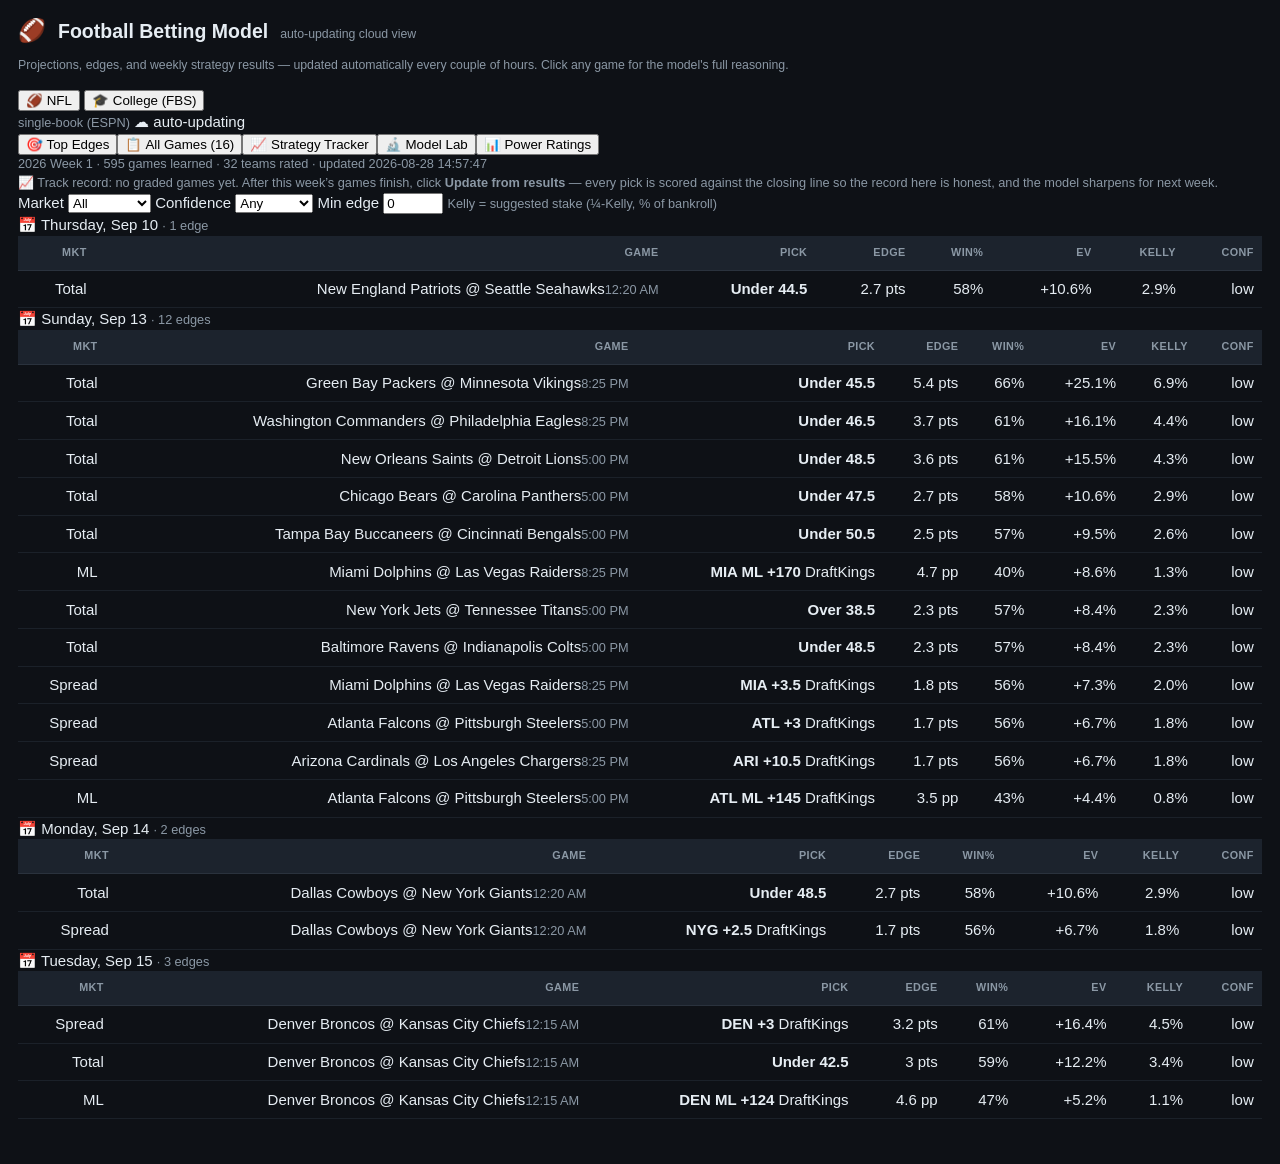
==== commit 5217606a: "Cache-bust betting.js/style.css by content hash (no more hard-refresh after deploys)" ====
--- a/docs/index.html
+++ b/docs/index.html
@@ -1,7 +1,7 @@
 <!doctype html><html lang="en"><head>
 <meta charset="utf-8"><meta name="viewport" content="width=device-width, initial-scale=1">
 <title>Football Betting Model</title>
-<link rel="stylesheet" href="style.css">
+<link rel="stylesheet" href="style.css?v=ea29348a">
 <style>
 body{background:var(--bg);color:var(--text);font-family:-apple-system,Segoe UI,Roboto,sans-serif;margin:0}
 .cloudbar{display:flex;align-items:baseline;gap:.8rem;flex-wrap:wrap;padding:1rem 1.2rem .4rem}
@@ -15,6 +15,6 @@
 <div class="cloud-note">Projections, edges, and weekly strategy results — updated automatically every couple of hours. Click any game for the model's full reasoning.</div>
 <div id="betting-panel"><p class="muted" style="padding:1.2rem">Loading…</p></div>
 <script>window.BETTING_STATIC = true;</script>
-<script src="betting.js"></script>
+<script src="betting.js?v=4205b495"></script>
 <script>document.addEventListener("DOMContentLoaded",function(){ if(window.Betting) window.Betting.show(); });</script>
 </body></html>
--- a/docs/style.css
+++ b/docs/style.css
@@ -370,183 +370,11 @@
   a { color: #000 !important; }
 }
 
-/* ===================== Betting Edges tab ===================== */
-#view-betting .panel { padding: 1rem 1.2rem 3rem; }
-.bet-head { display: flex; justify-content: space-between; align-items: center; gap: 1rem; flex-wrap: wrap; margin-bottom: .8rem; }
-.bet-league { display: inline-flex; background: var(--bg-elev); border: 1px solid var(--border); border-radius: 999px; overflow: hidden; }
-.bet-lgbtn { border: 0; background: transparent; color: var(--muted); padding: .45rem 1rem; cursor: pointer; font-weight: 600; font-size: .9rem; }
-.bet-lgbtn.active { background: var(--blue); color: #04121f; }
-.bet-head-actions { display: inline-flex; align-items: center; gap: .5rem; flex-wrap: wrap; }
-.bet-ok { color: var(--accent); font-size: .8rem; font-weight: 600; }
-
-.bet-seed, .bet-working, .bet-err { background: var(--bg-elev); border: 1px solid var(--border); border-radius: var(--radius); padding: 1.4rem; margin-top: 1rem; }
-.bet-seed h2 { margin: 0 0 .4rem; }
-.bet-err { border-color: var(--danger); color: var(--danger); }
-.bet-working { color: var(--muted); }
-
-.bet-subbar { display: flex; justify-content: space-between; align-items: flex-end; gap: 1rem; flex-wrap: wrap; margin: .4rem 0 .8rem; border-bottom: 1px solid var(--border); }
-.bet-viewtabs { display: inline-flex; gap: .3rem; }
-.bet-vtab { border: 1px solid var(--border); border-bottom: none; background: var(--bg-elev); color: var(--muted); padding: .45rem .9rem; border-radius: 8px 8px 0 0; cursor: pointer; font-weight: 600; font-size: .85rem; }
-.bet-vtab.active { background: var(--bg-elev2); color: var(--text); border-color: var(--blue); box-shadow: inset 0 -2px 0 var(--blue); }
-.bet-meta { font-size: .75rem; padding-bottom: .4rem; }
-
-/* accuracy tiles */
-.bet-acc { background: var(--bg-elev); border: 1px solid var(--border); border-radius: var(--radius); padding: .9rem 1rem; margin-bottom: 1rem; }
-.bet-acc-empty { padding: .9rem 1rem; line-height: 1.5; }
-.bet-acc-title { font-weight: 700; margin-bottom: .6rem; }
-.bet-tiles { display: grid; grid-template-columns: repeat(auto-fill, minmax(140px, 1fr)); gap: .6rem; }
-.bet-tile { background: var(--bg-elev2); border: 1px solid var(--border); border-radius: 8px; padding: .6rem .7rem; }
-.bet-tile-val { font-size: 1.25rem; font-weight: 800; color: var(--text); }
-.bet-tile-label { font-size: .78rem; color: var(--text); margin-top: .1rem; }
-.bet-tile-sub { font-size: .68rem; margin-top: .15rem; }
-
-/* filters */
-.bet-filters { display: flex; gap: 1rem; align-items: center; flex-wrap: wrap; margin: .2rem 0 .9rem; font-size: .82rem; color: var(--muted); }
-.bet-filters select, .bet-filters input { background: var(--bg-elev); border: 1px solid var(--border); color: var(--text); border-radius: 6px; padding: .3rem .4rem; }
-.bet-check { display: inline-flex; align-items: center; gap: .35rem; cursor: pointer; }
-.bet-legend { margin-left: auto; }
-
-/* edge table */
-.bet-table { width: 100%; border-collapse: collapse; border: 1px solid var(--border); border-radius: var(--radius); overflow: hidden; }
-.bet-table th { background: var(--bg-elev2); color: var(--muted); text-align: left; padding: .5rem .6rem; font-size: .74rem; text-transform: uppercase; letter-spacing: .03em; }
-.bet-table td { padding: .5rem .6rem; border-top: 1px solid var(--border); font-size: .88rem; }
-.bet-table td.num { text-align: right; font-variant-numeric: tabular-nums; }
-.bet-table tbody tr:hover { background: var(--bg-elev); }
-.bet-ev.pos { color: var(--accent); font-weight: 700; }
-.bet-ev.neg { color: var(--danger); }
-.bet-game { color: var(--muted); font-variant-numeric: tabular-nums; }
-.bet-book { font-size: .72rem; color: var(--blue); background: var(--bg-elev2); padding: .05rem .3rem; border-radius: 4px; }
-
-.bet-mkt { font-size: .68rem; font-weight: 700; padding: .12rem .38rem; border-radius: 4px; text-transform: uppercase; }
-.bet-mkt-spread { background: rgba(88,166,255,.16); color: var(--blue); }
-.bet-mkt-total { background: rgba(210,153,34,.16); color: var(--warn); }
-.bet-mkt-moneyline { background: rgba(63,185,80,.16); color: var(--accent); }
-
-.bet-conf { font-size: .7rem; font-weight: 700; padding: .12rem .4rem; border-radius: 999px; text-transform: capitalize; }
-.bet-conf-high { background: rgba(63,185,80,.18); color: var(--accent); }
-.bet-conf-medium { background: rgba(210,153,34,.18); color: var(--warn); }
-.bet-conf-low { background: var(--bg-elev2); color: var(--muted); }
-.bet-conf-row-high td:first-child, .bet-erow.bet-conf-row-high { box-shadow: inset 3px 0 0 var(--accent); }
-
-/* game cards */
-.bet-cards { display: grid; grid-template-columns: repeat(auto-fill, minmax(340px, 1fr)); gap: .8rem; }
-.bet-card { background: var(--bg-elev); border: 1px solid var(--border); border-radius: var(--radius); padding: .8rem .9rem; }
-.bet-card-top { display: flex; justify-content: space-between; gap: 1rem; }
-.bet-matchup { min-width: 0; }
-.bet-team { font-weight: 700; font-size: 1rem; display: flex; align-items: center; gap: .4rem; padding: .1rem 0; }
-.bet-team.bet-winner { color: var(--accent); }
-.bet-proj { margin-left: auto; font-variant-numeric: tabular-nums; font-weight: 800; }
-.bet-rec { font-size: .72rem; font-weight: 500; }
-.bet-rank { color: var(--warn); font-size: .74rem; font-weight: 700; }
-.bet-card-num { text-align: right; font-size: .78rem; white-space: nowrap; }
-.bet-line { padding: .1rem 0; }
-.bet-status { color: var(--muted); }
-.bet-final { color: var(--accent); font-weight: 700; }
-.bet-note { color: var(--blue); }
-.bet-card-edges { margin-top: .6rem; display: flex; flex-direction: column; gap: .35rem; }
-.bet-chip { background: var(--bg-elev2); border: 1px solid var(--border); border-radius: 6px; padding: .3rem .5rem; font-size: .82rem; display: flex; align-items: center; gap: .4rem; flex-wrap: wrap; }
-.bet-chip-ev { font-weight: 700; }
-.bet-chip-ev.pos { color: var(--accent); }
-.bet-chip-ev.neg { color: var(--danger); }
-.bet-card-noedge { margin-top: .5rem; font-size: .78rem; }
-.bet-noedge { max-width: 60ch; line-height: 1.5; margin-top: 1rem; }
-
-.bet-rank-table { max-width: 460px; }
-.bet-ratings p { max-width: 70ch; line-height: 1.5; }
-
-/* ----- Strategy Tracker ----- */
-.btn-sm { padding: .2rem .5rem; font-size: .78rem; }
-.bet-strat-intro { margin: .2rem 0 1rem; }
-.bet-strat-intro p { line-height: 1.5; max-width: 80ch; }
-.bet-strat-tiles { grid-template-columns: repeat(auto-fit, minmax(220px, 1fr)); margin-bottom: 1.2rem; }
-.bet-strat-card { background: var(--bg-elev2); border: 1px solid var(--border); border-radius: 10px; padding: .8rem .9rem; }
-.bet-strat-name { font-weight: 700; font-size: .9rem; margin-bottom: .3rem; }
-.bet-strat-pnl { font-size: 1.7rem; font-weight: 800; font-variant-numeric: tabular-nums; }
-.bet-strat-pnl.pos { color: var(--accent); }
-.bet-strat-pnl.neg { color: var(--danger); }
-.bet-strat-sub { font-size: .76rem; margin-top: .15rem; }
-.bet-spark { width: 100%; height: 34px; margin-top: .5rem; display: block; }
-.bet-spark-zero { stroke: var(--border); stroke-width: 1; stroke-dasharray: 3 3; }
-.bet-spark-line { fill: none; stroke-width: 2; vector-effect: non-scaling-stroke; }
-.bet-spark-line.pos { stroke: var(--accent); }
-.bet-spark-line.neg { stroke: var(--danger); }
-
-.bet-h3 { margin: 1.2rem 0 .5rem; font-size: 1rem; }
-.bet-week-table td, .bet-week-table th { font-size: .88rem; }
-.bet-wk-row { cursor: pointer; }
-.bet-wk-row:hover { background: var(--bg-elev); }
-.bet-wk-toggle { font-weight: 700; white-space: nowrap; }
-.bet-wk-cell { font-variant-numeric: tabular-nums; }
-.bet-wk-rec { color: var(--muted); margin-right: .4rem; }
-.bet-wk-detail > td { background: var(--bg); padding: .6rem .8rem 1rem; }
-.bet-detail-strat { margin: .6rem 0; }
-.bet-detail-head { font-weight: 700; font-size: .84rem; margin-bottom: .3rem; }
-.bet-detail-table { font-size: .8rem; }
-.bet-detail-table th { background: var(--bg-elev); }
-.bet-res { font-size: .68rem; font-weight: 700; padding: .1rem .4rem; border-radius: 4px; text-transform: uppercase; }
-.bet-res-win { background: rgba(63,185,80,.18); color: var(--accent); }
-.bet-res-loss { background: rgba(248,81,73,.18); color: var(--danger); }
-.bet-res-push { background: var(--bg-elev2); color: var(--muted); }
-.bet-res-pending { background: rgba(88,166,255,.15); color: var(--blue); }
-
-/* ----- Game detail modal (model reasoning) ----- */
-.bet-modal { position: fixed; inset: 0; z-index: 50; display: none; }
-.bet-modal.open { display: block; }
-.bet-modal-backdrop { position: absolute; inset: 0; background: rgba(0,0,0,.6); }
-.bet-modal-panel { position: absolute; top: 50%; left: 50%; transform: translate(-50%,-50%);
-  width: min(640px, 94vw); max-height: 88vh; overflow-y: auto; background: var(--bg-elev);
-  border: 1px solid var(--border); border-radius: 14px; box-shadow: var(--shadow); padding: 1.4rem 1.5rem; }
-.bet-modal-close { position: absolute; top: .8rem; right: .8rem; background: var(--bg-elev2);
-  border: 1px solid var(--border); color: var(--muted); border-radius: 8px; width: 2rem; height: 2rem; cursor: pointer; }
-.bet-modal-close:hover { color: var(--text); }
-.bet-md-title { font-size: 1.15rem; font-weight: 800; margin-bottom: .8rem; padding-right: 2rem; }
-.bet-md-score { display: flex; flex-direction: column; gap: .3rem; background: var(--bg-elev2);
-  border: 1px solid var(--border); border-radius: 10px; padding: .7rem .9rem; margin-bottom: .8rem; }
-.bet-md-team { display: flex; align-items: center; gap: .5rem; font-weight: 700; font-size: 1.05rem; }
-.bet-md-team.bet-winner { color: var(--accent); }
-.bet-md-pts { margin-left: auto; font-variant-numeric: tabular-nums; font-size: 1.2rem; }
-.bet-md-summary { display: grid; grid-template-columns: repeat(auto-fit, minmax(120px,1fr)); gap: .6rem; margin-bottom: 1rem; }
-.bet-md-summary > div { display: flex; flex-direction: column; background: var(--bg-elev2); border: 1px solid var(--border); border-radius: 8px; padding: .5rem .6rem; }
-.bet-md-summary span { font-size: .72rem; }
-.bet-md-summary strong { font-size: .95rem; margin-top: .1rem; }
-.bet-md-narrative p { line-height: 1.55; margin: .5rem 0; }
-.bet-md-h { margin: 1.1rem 0 .5rem; font-size: .95rem; }
-.bet-md-factors td { font-size: .85rem; vertical-align: top; }
-.bet-md-bet { background: var(--bg-elev2); border: 1px solid var(--border); border-radius: 8px; padding: .6rem .7rem; margin-bottom: .5rem; }
-.bet-md-bet-head { display: flex; align-items: center; gap: .45rem; flex-wrap: wrap; margin-bottom: .3rem; }
-.bet-md-bet p { margin: 0; line-height: 1.5; font-size: .86rem; }
-.bet-md-caveat { background: rgba(210,153,34,.12); border: 1px solid rgba(210,153,34,.4); color: var(--warn);
-  border-radius: 8px; padding: .5rem .7rem; font-size: .82rem; margin-bottom: .8rem; }
-
-/* ----- Day grouping + game names/times ----- */
-.bet-day { margin-bottom: 1.4rem; }
-.bet-day-head { font-weight: 700; font-size: .95rem; padding: .5rem .1rem .5rem; margin-bottom: .3rem;
-  border-bottom: 2px solid var(--border); position: sticky; top: 0; background: var(--bg); z-index: 2; }
-.bet-game-teams { display: block; font-weight: 600; }
-.bet-game-time { display: block; font-size: .72rem; margin-top: .1rem; }
-.bet-game { min-width: 160px; }
-.bet-tname { font-weight: 700; }
-.bet-kick { color: var(--blue); }
-
-/* ----- Advanced / danger action in Model Lab ----- */
-.bet-advanced { margin-top: 1.6rem; border-top: 1px solid var(--border); padding-top: .8rem; }
-.bet-advanced summary { cursor: pointer; color: var(--muted); font-size: .85rem; font-weight: 600; }
-.bet-advanced p { line-height: 1.5; max-width: 70ch; margin: .6rem 0; }
-.btn-danger { border-color: var(--danger); color: var(--danger); }
-.btn-danger:hover { background: rgba(248,81,73,.12); }
-
-/* ----- Latest completed week summary ----- */
-.bet-latest-week { background: var(--bg-elev); border: 1px solid var(--blue); border-radius: 12px; padding: .9rem 1.1rem; margin: .4rem 0 1.4rem; }
-.bet-lw-head { display: flex; justify-content: space-between; align-items: baseline; gap: 1rem; flex-wrap: wrap; font-weight: 800; font-size: 1.05rem; margin-bottom: .7rem; }
-.bet-lw-combined { font-size: 1rem; font-variant-numeric: tabular-nums; }
-.bet-lw-combined.pos { color: var(--accent); }
-.bet-lw-combined.neg { color: var(--danger); }
-.bet-lw-cards { display: grid; grid-template-columns: repeat(auto-fit, minmax(150px, 1fr)); gap: .6rem; }
-.bet-lw-card { background: var(--bg-elev2); border: 1px solid var(--border); border-radius: 8px; padding: .55rem .7rem; }
-.bet-lw-name { font-size: .78rem; color: var(--muted); font-weight: 600; }
-.bet-lw-pnl { font-size: 1.35rem; font-weight: 800; font-variant-numeric: tabular-nums; }
-.bet-lw-pnl.pos { color: var(--accent); }
-.bet-lw-pnl.neg { color: var(--danger); }
-.bet-lw-sub { font-size: .74rem; margin-top: .1rem; }
-.bet-lw-link { display: inline-block; margin-top: .7rem; color: var(--blue); font-size: .82rem; cursor: pointer; }
-.bet-lw-link:hover { text-decoration: underline; }
+/* ----- Clickable strategy cards + per-strategy bet detail ----- */
+.bet-strat-card[data-strat] { cursor: pointer; transition: border-color .12s; }
+.bet-strat-card[data-strat]:hover { border-color: var(--muted); }
+.bet-strat-card.open { border-color: var(--blue); }
+.bet-strat-caret { color: var(--muted); font-size: .8rem; }
+.bet-strat-detail { background: var(--bg-elev); border: 1px solid var(--blue); border-radius: 10px; padding: .8rem 1rem; margin: .2rem 0 1.2rem; }
+.bet-strat-detail .bet-detail-head { display: flex; align-items: baseline; gap: .5rem; flex-wrap: wrap; font-weight: 700; margin-bottom: .5rem; }
+.bet-strat-detail #bet-strat-close { margin-left: auto; cursor: pointer; }
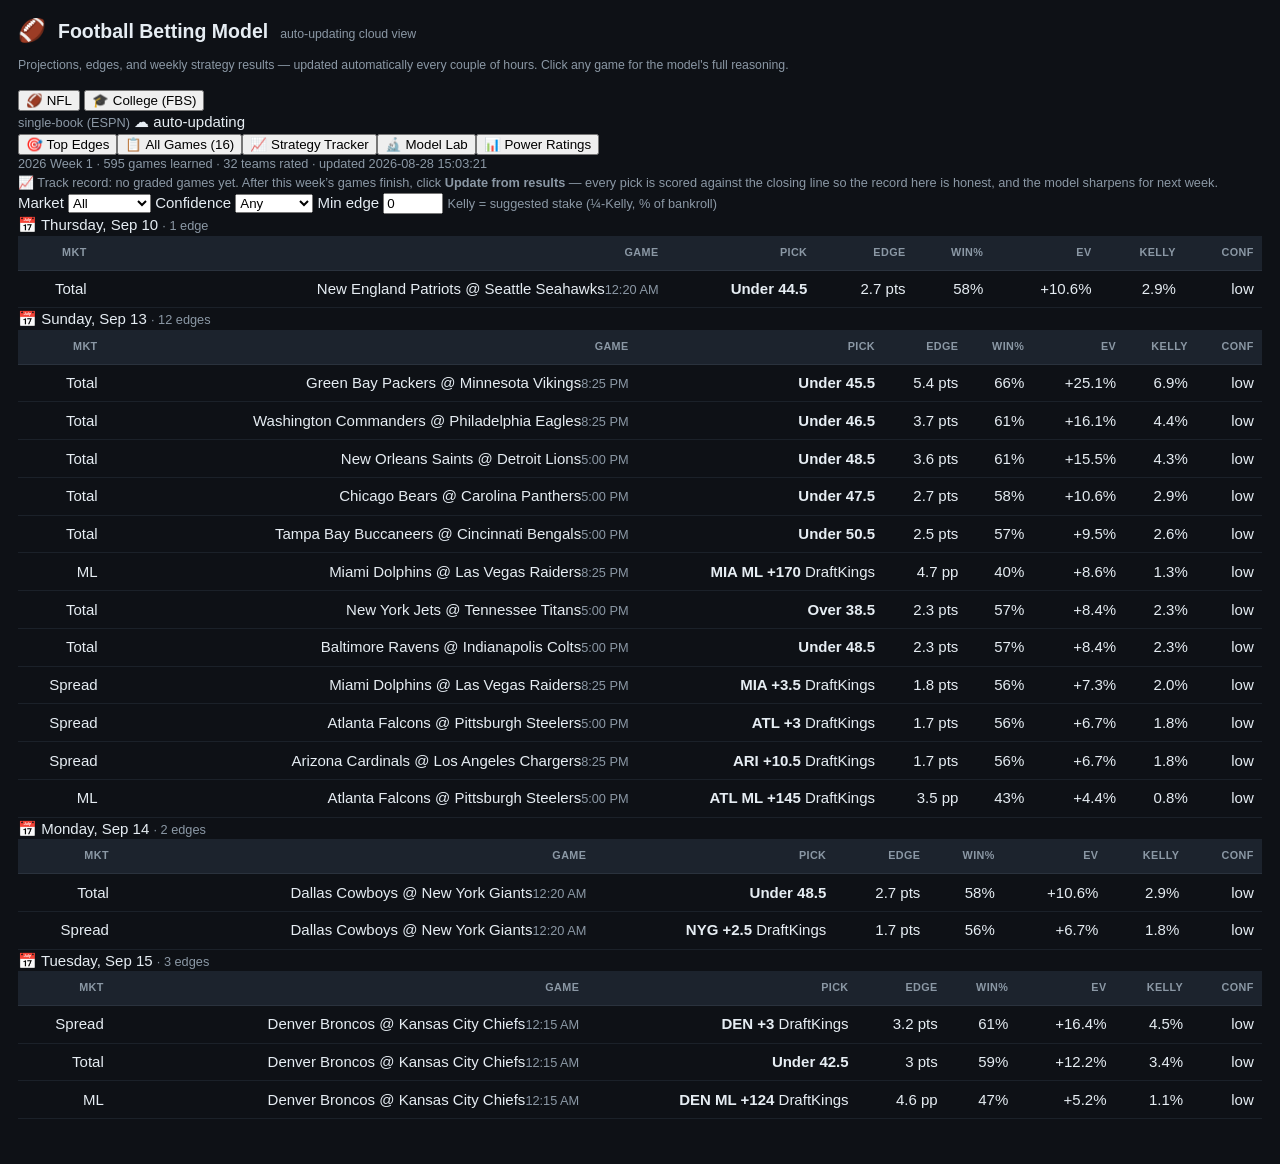
==== commit ccd88845: "Show locked bets on tracker with 'awaiting result' panel; add market field to spread/ML bets" ====
--- a/docs/index.html
+++ b/docs/index.html
@@ -1,7 +1,7 @@
 <!doctype html><html lang="en"><head>
 <meta charset="utf-8"><meta name="viewport" content="width=device-width, initial-scale=1">
 <title>Football Betting Model</title>
-<link rel="stylesheet" href="style.css?v=ea29348a">
+<link rel="stylesheet" href="style.css?v=28419255">
 <style>
 body{background:var(--bg);color:var(--text);font-family:-apple-system,Segoe UI,Roboto,sans-serif;margin:0}
 .cloudbar{display:flex;align-items:baseline;gap:.8rem;flex-wrap:wrap;padding:1rem 1.2rem .4rem}
@@ -15,6 +15,6 @@
 <div class="cloud-note">Projections, edges, and weekly strategy results — updated automatically every couple of hours. Click any game for the model's full reasoning.</div>
 <div id="betting-panel"><p class="muted" style="padding:1.2rem">Loading…</p></div>
 <script>window.BETTING_STATIC = true;</script>
-<script src="betting.js?v=4205b495"></script>
+<script src="betting.js?v=68e45c4c"></script>
 <script>document.addEventListener("DOMContentLoaded",function(){ if(window.Betting) window.Betting.show(); });</script>
 </body></html>
--- a/docs/style.css
+++ b/docs/style.css
@@ -378,3 +378,13 @@
 .bet-strat-detail { background: var(--bg-elev); border: 1px solid var(--blue); border-radius: 10px; padding: .8rem 1rem; margin: .2rem 0 1.2rem; }
 .bet-strat-detail .bet-detail-head { display: flex; align-items: baseline; gap: .5rem; flex-wrap: wrap; font-weight: 700; margin-bottom: .5rem; }
 .bet-strat-detail #bet-strat-close { margin-left: auto; cursor: pointer; }
+
+/* ----- Locked / awaiting-result panel ----- */
+.bet-pending { background: var(--bg-elev); border: 1px solid var(--warn); border-radius: 12px; padding: .9rem 1.1rem; margin: .4rem 0 1.4rem; }
+.bet-pending-head { font-weight: 800; font-size: 1.05rem; margin-bottom: .6rem; }
+.bet-pend-day { margin-bottom: .6rem; }
+.bet-pend-day .bet-day-head { position: static; border-bottom: 1px solid var(--border); font-size: .85rem; }
+.bet-pend-game { padding: .45rem 0; border-bottom: 1px solid var(--border); }
+.bet-pend-game:last-child { border-bottom: none; }
+.bet-pend-matchup { font-weight: 700; display: flex; align-items: center; gap: .5rem; flex-wrap: wrap; }
+.bet-pend-picks { margin-top: .3rem; font-size: .9rem; color: var(--text); }
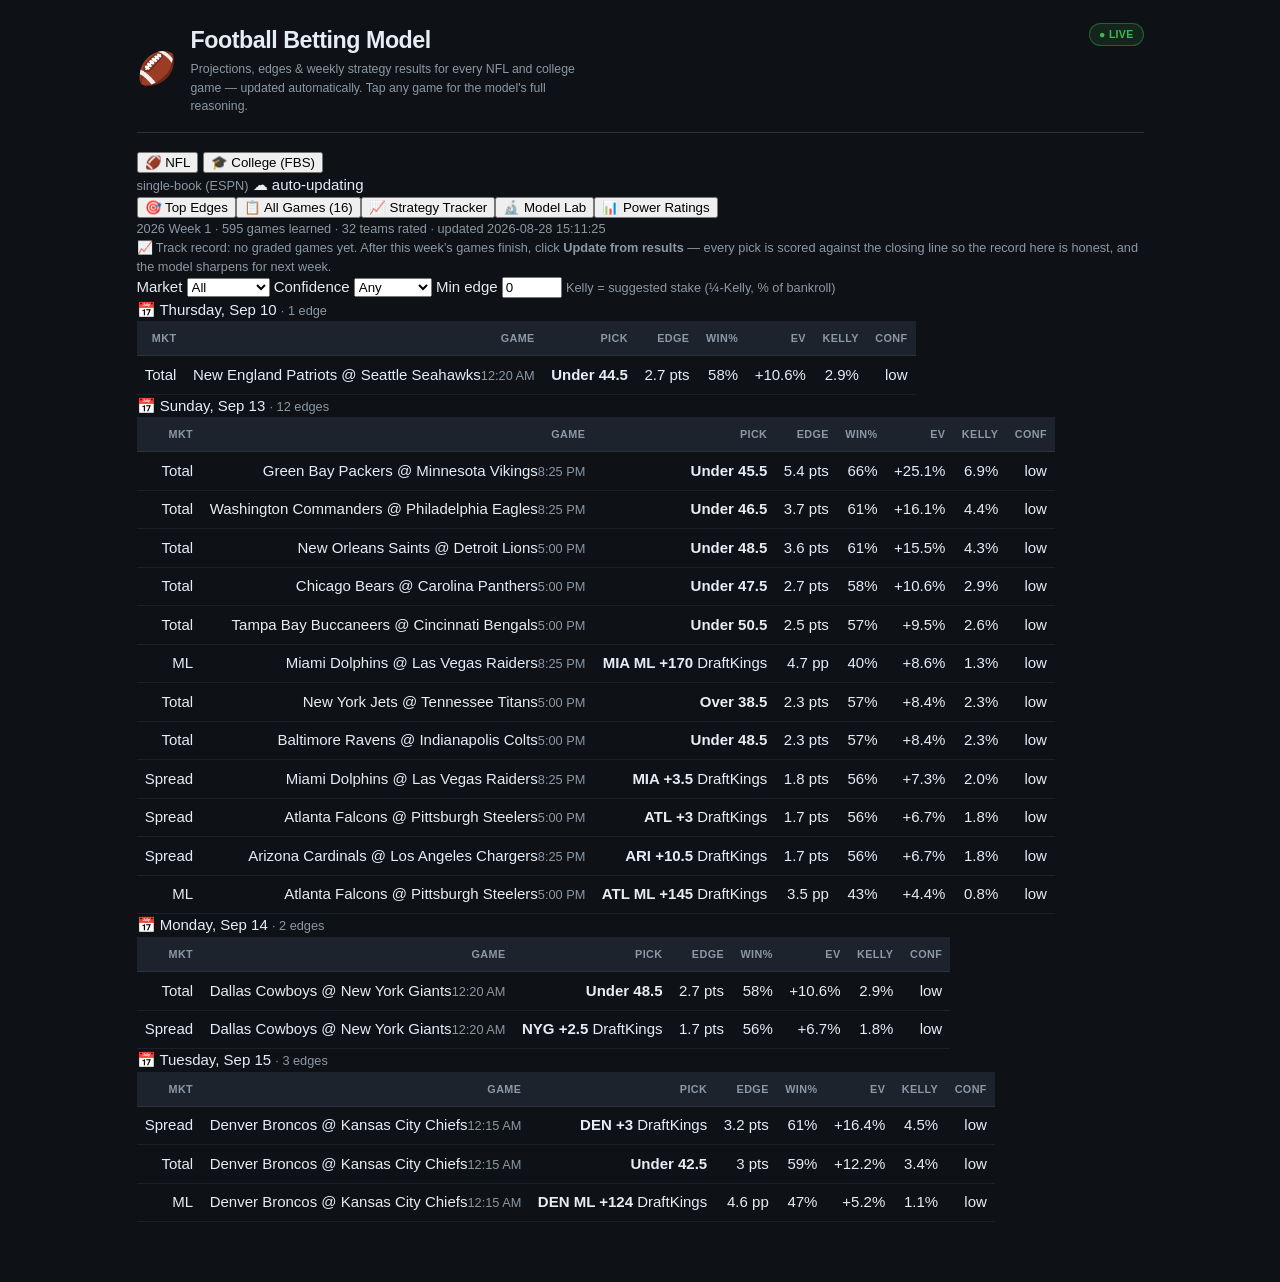
==== commit da5f44ab: "Redesign cloud page: centered layout, proper header, fix horizontal overflow" ====
--- a/docs/index.html
+++ b/docs/index.html
@@ -3,17 +3,26 @@
 <title>Football Betting Model</title>
 <link rel="stylesheet" href="style.css?v=28419255">
 <style>
-body{background:var(--bg);color:var(--text);font-family:-apple-system,Segoe UI,Roboto,sans-serif;margin:0}
-.cloudbar{display:flex;align-items:baseline;gap:.8rem;flex-wrap:wrap;padding:1rem 1.2rem .4rem}
-.cloudbar h1{margin:0;font-size:1.3rem}
-.cloudbar .muted{font-size:.82rem}
-#betting-panel{padding:0 1.2rem 3rem}
-.cloud-note{margin:.2rem 1.2rem 1rem;color:var(--muted);font-size:.82rem}
+html,body{overflow-x:hidden}
+body{background:var(--bg);color:var(--text);font-family:-apple-system,Segoe UI,Roboto,sans-serif;margin:0;line-height:1.5}
+.page{max-width:1040px;margin:0 auto;padding:0 1.1rem}
+.hero{display:flex;align-items:center;gap:1rem;padding:1.5rem 0 1.1rem;border-bottom:1px solid var(--border);margin-bottom:1.2rem}
+.hero .logo{font-size:2.1rem;line-height:1}
+.hero h1{margin:0;font-size:1.55rem;font-weight:800;letter-spacing:-.02em}
+.hero .tag{color:var(--muted);font-size:.82rem;margin-top:.2rem;max-width:60ch}
+.hero .live{margin-left:auto;align-self:flex-start;font-size:.7rem;font-weight:700;letter-spacing:.03em;text-transform:uppercase;color:var(--accent);background:rgba(63,185,80,.12);border:1px solid rgba(63,185,80,.4);border-radius:999px;padding:.2rem .6rem;white-space:nowrap}
+#betting-panel{padding:0 0 4rem}
+/* keep every wide table/element inside the readable column */
+#betting-panel table{max-width:100%}
+#betting-panel .bet-week-table,#betting-panel .bet-edges table,#betting-panel .bet-detail-table{display:block;overflow-x:auto}
 </style></head><body>
-<div class="cloudbar"><span style="font-size:1.5rem">🏈</span><h1>Football Betting Model</h1>
-<span class="muted">auto-updating cloud view</span></div>
-<div class="cloud-note">Projections, edges, and weekly strategy results — updated automatically every couple of hours. Click any game for the model's full reasoning.</div>
-<div id="betting-panel"><p class="muted" style="padding:1.2rem">Loading…</p></div>
+<div class="page">
+<div class="hero"><span class="logo">🏈</span>
+<div><h1>Football Betting Model</h1>
+<div class="tag">Projections, edges &amp; weekly strategy results for every NFL and college game — updated automatically. Tap any game for the model's full reasoning.</div></div>
+<span class="live">● Live</span></div>
+<div id="betting-panel"><p class="muted" style="padding:1.2rem 0">Loading…</p></div>
+</div>
 <script>window.BETTING_STATIC = true;</script>
 <script src="betting.js?v=68e45c4c"></script>
 <script>document.addEventListener("DOMContentLoaded",function(){ if(window.Betting) window.Betting.show(); });</script>
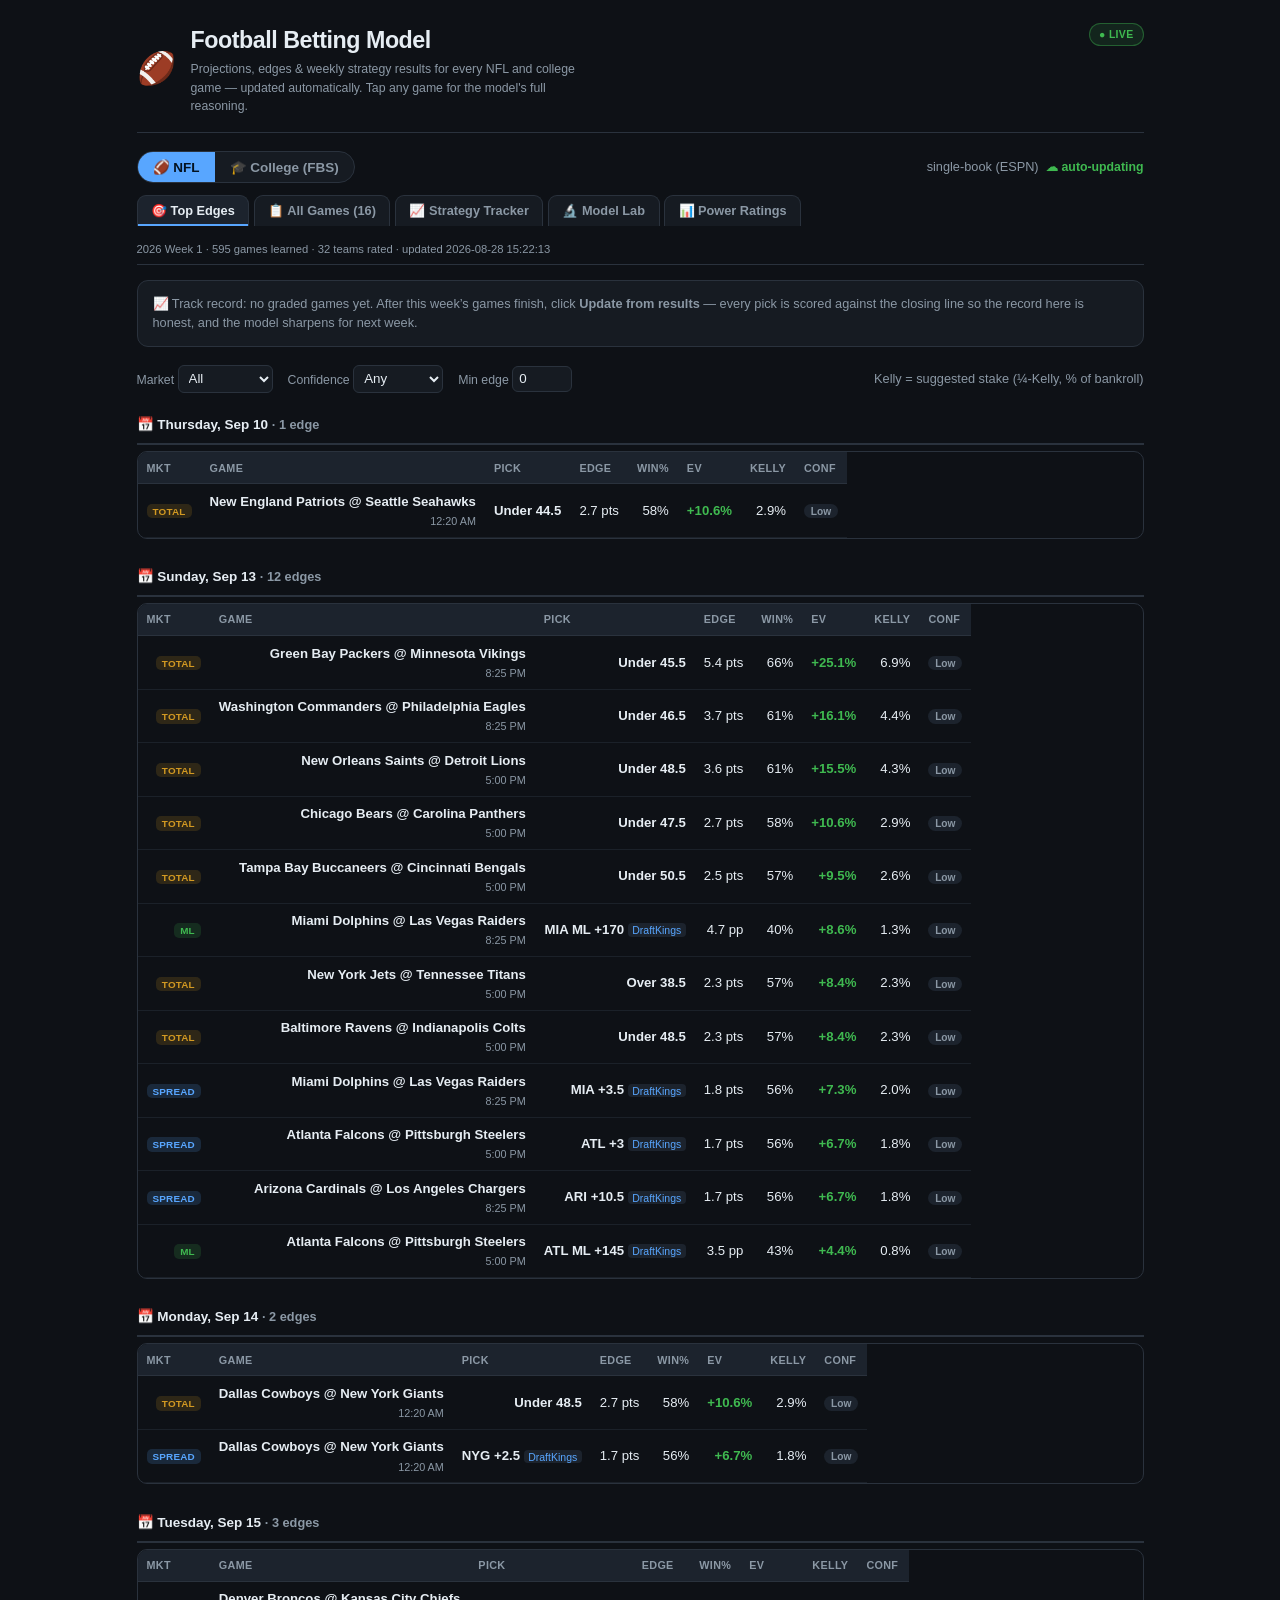
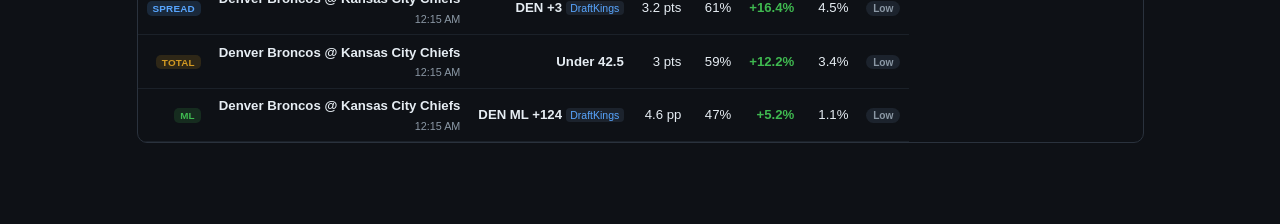
==== commit ed26e599: "Rebuild betting stylesheet + redesign All Games cards web/style.css lost ~95% of its betting CSS to " ====
--- a/docs/index.html
+++ b/docs/index.html
@@ -1,7 +1,7 @@
 <!doctype html><html lang="en"><head>
 <meta charset="utf-8"><meta name="viewport" content="width=device-width, initial-scale=1">
 <title>Football Betting Model</title>
-<link rel="stylesheet" href="style.css?v=28419255">
+<link rel="stylesheet" href="style.css?v=f4ec49c7">
 <style>
 html,body{overflow-x:hidden}
 body{background:var(--bg);color:var(--text);font-family:-apple-system,Segoe UI,Roboto,sans-serif;margin:0;line-height:1.5}
@@ -24,6 +24,6 @@
 <div id="betting-panel"><p class="muted" style="padding:1.2rem 0">Loading…</p></div>
 </div>
 <script>window.BETTING_STATIC = true;</script>
-<script src="betting.js?v=68e45c4c"></script>
+<script src="betting.js?v=26682e8e"></script>
 <script>document.addEventListener("DOMContentLoaded",function(){ if(window.Betting) window.Betting.show(); });</script>
 </body></html>
--- a/docs/style.css
+++ b/docs/style.css
@@ -388,3 +388,172 @@
 .bet-pend-game:last-child { border-bottom: none; }
 .bet-pend-matchup { font-weight: 700; display: flex; align-items: center; gap: .5rem; flex-wrap: wrap; }
 .bet-pend-picks { margin-top: .3rem; font-size: .9rem; color: var(--text); }
+
+/* ============================================================================
+   BETTING UI — full stylesheet (rebuilt)
+   ============================================================================ */
+#view-betting .panel, #betting-panel { color: var(--text); }
+
+/* header / league toggle / view tabs */
+.bet-head { display:flex; justify-content:space-between; align-items:center; gap:1rem; flex-wrap:wrap; margin:.6rem 0 .8rem; }
+.bet-league { display:inline-flex; background:var(--bg-elev); border:1px solid var(--border); border-radius:999px; overflow:hidden; }
+.bet-lgbtn { border:0; background:transparent; color:var(--muted); padding:.45rem 1rem; cursor:pointer; font-weight:600; font-size:.9rem; }
+.bet-lgbtn.active { background:var(--blue); color:#04121f; }
+.bet-head-actions { display:inline-flex; align-items:center; gap:.5rem; flex-wrap:wrap; font-size:.82rem; }
+.bet-ok { color:var(--accent); font-weight:600; }
+.bet-subbar { display:flex; justify-content:space-between; align-items:flex-end; gap:1rem; flex-wrap:wrap; margin:.4rem 0 1rem; border-bottom:1px solid var(--border); }
+.bet-viewtabs { display:inline-flex; gap:.3rem; flex-wrap:wrap; }
+.bet-vtab { border:1px solid var(--border); border-bottom:none; background:var(--bg-elev); color:var(--muted); padding:.5rem .9rem; border-radius:9px 9px 0 0; cursor:pointer; font-weight:600; font-size:.85rem; }
+.bet-vtab.active { background:var(--bg-elev2); color:var(--text); box-shadow:inset 0 -2px 0 var(--blue); }
+.bet-meta { font-size:.75rem; color:var(--muted); padding-bottom:.4rem; }
+
+/* generic tables */
+.bet-table { width:100%; border-collapse:collapse; border:1px solid var(--border); border-radius:10px; overflow:hidden; font-size:.88rem; }
+.bet-table th { background:var(--bg-elev2); color:var(--muted); text-align:left; padding:.5rem .6rem; font-size:.72rem; text-transform:uppercase; letter-spacing:.03em; white-space:nowrap; }
+.bet-table td { padding:.5rem .6rem; border-top:1px solid var(--border); }
+.bet-table td.num, .bet-table th.num { text-align:right; font-variant-numeric:tabular-nums; }
+.bet-table tbody tr:hover { background:var(--bg-elev); }
+.bet-ev.pos, .pos { color:var(--accent); }
+.bet-ev.neg, .neg { color:var(--danger); }
+.bet-ev { font-weight:700; }
+.bet-game { color:var(--muted); }
+.bet-game-teams { display:block; font-weight:600; color:var(--text); }
+.bet-game-time { display:block; font-size:.72rem; margin-top:.1rem; }
+.bet-book { font-size:.7rem; color:var(--blue); background:var(--bg-elev2); padding:.05rem .3rem; border-radius:4px; }
+
+/* market + confidence badges */
+.bet-mkt { font-size:.66rem; font-weight:700; padding:.12rem .4rem; border-radius:5px; text-transform:uppercase; letter-spacing:.02em; }
+.bet-mkt-spread { background:rgba(88,166,255,.16); color:var(--blue); }
+.bet-mkt-total { background:rgba(210,153,34,.16); color:var(--warn); }
+.bet-mkt-moneyline { background:rgba(63,185,80,.16); color:var(--accent); }
+.bet-conf { font-size:.68rem; font-weight:700; padding:.12rem .45rem; border-radius:999px; text-transform:capitalize; }
+.bet-conf-high { background:rgba(63,185,80,.18); color:var(--accent); }
+.bet-conf-medium { background:rgba(210,153,34,.18); color:var(--warn); }
+.bet-conf-low { background:var(--bg-elev2); color:var(--muted); }
+
+/* day grouping */
+.bet-day { margin-bottom:1.4rem; }
+.bet-day-head { font-weight:700; font-size:.9rem; padding:.5rem 0; margin-bottom:.4rem; border-bottom:2px solid var(--border); }
+.bet-edges table { margin-bottom:.4rem; }
+
+/* stat tiles (accuracy / model lab) */
+.bet-acc { background:var(--bg-elev); border:1px solid var(--border); border-radius:11px; padding:.9rem 1rem; margin-bottom:1.2rem; }
+.bet-acc-empty { background:var(--bg-elev); border:1px solid var(--border); border-radius:11px; padding:.9rem 1rem; margin:.4rem 0 1.2rem; line-height:1.5; }
+.bet-acc-title { font-weight:700; margin-bottom:.6rem; }
+.bet-tiles { display:grid; grid-template-columns:repeat(auto-fill,minmax(150px,1fr)); gap:.6rem; }
+.bet-tile { background:var(--bg-elev2); border:1px solid var(--border); border-radius:9px; padding:.6rem .7rem; }
+.bet-tile-val { font-size:1.25rem; font-weight:800; }
+.bet-tile-label { font-size:.78rem; margin-top:.1rem; }
+.bet-tile-sub { font-size:.68rem; margin-top:.15rem; }
+
+/* filters */
+.bet-filters { display:flex; gap:1rem; align-items:center; flex-wrap:wrap; margin:.2rem 0 1rem; font-size:.82rem; color:var(--muted); }
+.bet-filters select, .bet-filters input { background:var(--bg-elev); border:1px solid var(--border); color:var(--text); border-radius:6px; padding:.3rem .4rem; }
+.bet-check { display:inline-flex; align-items:center; gap:.35rem; cursor:pointer; }
+.bet-legend { margin-left:auto; }
+.bet-noedge { max-width:64ch; line-height:1.55; margin-top:1rem; }
+.bet-h3 { margin:1.4rem 0 .6rem; font-size:1rem; }
+
+/* game cards */
+.bet-cards { display:grid; grid-template-columns:repeat(auto-fill,minmax(300px,1fr)); gap:.8rem; }
+.bet-card { background:var(--bg-elev); border:1px solid var(--border); border-radius:12px; padding:.85rem 1rem; cursor:pointer; transition:border-color .12s, transform .12s; }
+.bet-card:hover { border-color:var(--muted); }
+.bet-card-head { font-size:.78rem; color:var(--muted); margin-bottom:.55rem; display:flex; gap:.6rem; align-items:center; }
+.bet-kick { color:var(--blue); font-weight:600; }
+.bet-final { color:var(--accent); font-weight:700; }
+.bet-note { color:var(--blue); }
+.bet-matchup { display:flex; flex-direction:column; gap:.15rem; margin-bottom:.7rem; }
+.bet-team { display:grid; grid-template-columns:1fr auto auto; align-items:center; gap:.55rem; padding:.1rem 0; }
+.bet-tname { font-weight:600; font-size:.98rem; }
+.bet-team.bet-winner .bet-tname { color:var(--accent); font-weight:800; }
+.bet-rec { font-size:.72rem; font-weight:500; }
+.bet-rank { color:var(--warn); font-size:.72rem; font-weight:700; margin-right:.3rem; }
+.bet-proj { font-variant-numeric:tabular-nums; font-weight:800; font-size:1.05rem; min-width:2.3em; text-align:right; }
+.bet-compare { border-top:1px solid var(--border); padding-top:.5rem; }
+.bet-cmp-row { display:grid; grid-template-columns:4.5rem 1fr 1fr; gap:.5rem; padding:.16rem 0; font-size:.86rem; font-variant-numeric:tabular-nums; }
+.bet-cmp-row span:nth-child(2), .bet-cmp-row span:nth-child(3) { text-align:right; }
+.bet-cmp-head { color:var(--muted); font-size:.68rem; text-transform:uppercase; letter-spacing:.03em; }
+.bet-cmp-lbl { color:var(--muted); text-align:left; }
+.bet-card-edges { margin-top:.6rem; display:flex; flex-direction:column; gap:.35rem; }
+.bet-chip { background:var(--bg-elev2); border:1px solid var(--border); border-radius:7px; padding:.3rem .5rem; font-size:.82rem; display:flex; align-items:center; gap:.4rem; flex-wrap:wrap; }
+.bet-chip-ev { font-weight:700; }
+.bet-chip-ev.pos { color:var(--accent); }
+.bet-chip-ev.neg { color:var(--danger); }
+.bet-card-noedge { margin-top:.55rem; font-size:.8rem; }
+.bet-conf-row-high { box-shadow:inset 3px 0 0 var(--accent); }
+
+/* strategy tracker */
+.bet-strat-intro { margin:.2rem 0 1rem; line-height:1.55; max-width:80ch; }
+.bet-strat-tiles { grid-template-columns:repeat(auto-fit,minmax(220px,1fr)); margin-bottom:1.2rem; }
+.bet-strat-card { background:var(--bg-elev2); border:1px solid var(--border); border-radius:11px; padding:.8rem .9rem; }
+.bet-strat-name { font-weight:700; font-size:.9rem; margin-bottom:.3rem; display:flex; justify-content:space-between; gap:.5rem; }
+.bet-strat-pnl { font-size:1.55rem; font-weight:800; font-variant-numeric:tabular-nums; }
+.bet-strat-pnl.pos { color:var(--accent); } .bet-strat-pnl.neg { color:var(--danger); }
+.bet-strat-sub { font-size:.76rem; margin-top:.15rem; }
+.bet-spark { width:100%; height:34px; margin-top:.5rem; display:block; }
+.bet-spark-zero { stroke:var(--border); stroke-width:1; stroke-dasharray:3 3; }
+.bet-spark-line { fill:none; stroke-width:2; vector-effect:non-scaling-stroke; }
+.bet-spark-line.pos { stroke:var(--accent); } .bet-spark-line.neg { stroke:var(--danger); }
+.bet-week-table td, .bet-week-table th { font-size:.86rem; }
+.bet-wk-row { cursor:pointer; } .bet-wk-row:hover { background:var(--bg-elev); }
+.bet-wk-toggle { font-weight:700; white-space:nowrap; }
+.bet-wk-cell { font-variant-numeric:tabular-nums; }
+.bet-wk-rec { color:var(--muted); margin-right:.35rem; }
+.bet-wk-detail > td { background:var(--bg); padding:.6rem .8rem 1rem; }
+.bet-detail-strat { margin:.6rem 0; }
+.bet-detail-head { font-weight:700; font-size:.86rem; margin-bottom:.35rem; }
+.bet-detail-table { font-size:.8rem; }
+.bet-detail-table th { background:var(--bg-elev); }
+.bet-res { font-size:.68rem; font-weight:700; padding:.1rem .4rem; border-radius:5px; text-transform:uppercase; white-space:nowrap; }
+.bet-res-win { background:rgba(63,185,80,.18); color:var(--accent); }
+.bet-res-loss { background:rgba(248,81,73,.18); color:var(--danger); }
+.bet-res-push { background:var(--bg-elev2); color:var(--muted); }
+.bet-res-pending { background:rgba(88,166,255,.15); color:var(--blue); }
+
+/* latest-week summary */
+.bet-latest-week { background:var(--bg-elev); border:1px solid var(--blue); border-radius:12px; padding:.9rem 1.1rem; margin:.4rem 0 1.4rem; }
+.bet-lw-head { display:flex; justify-content:space-between; align-items:baseline; gap:1rem; flex-wrap:wrap; font-weight:800; font-size:1.05rem; margin-bottom:.7rem; }
+.bet-lw-combined { font-size:1rem; font-variant-numeric:tabular-nums; }
+.bet-lw-combined.pos { color:var(--accent); } .bet-lw-combined.neg { color:var(--danger); }
+.bet-lw-cards { display:grid; grid-template-columns:repeat(auto-fit,minmax(150px,1fr)); gap:.6rem; }
+.bet-lw-card { background:var(--bg-elev2); border:1px solid var(--border); border-radius:8px; padding:.55rem .7rem; }
+.bet-lw-name { font-size:.78rem; color:var(--muted); font-weight:600; }
+.bet-lw-pnl { font-size:1.3rem; font-weight:800; font-variant-numeric:tabular-nums; }
+.bet-lw-pnl.pos { color:var(--accent); } .bet-lw-pnl.neg { color:var(--danger); }
+.bet-lw-sub { font-size:.74rem; margin-top:.1rem; }
+.bet-lw-link { display:inline-block; margin-top:.7rem; color:var(--blue); font-size:.82rem; cursor:pointer; }
+.bet-lw-link:hover { text-decoration:underline; }
+
+/* ratings + model lab + misc */
+.bet-rank-table { max-width:460px; }
+.bet-ratings p { max-width:72ch; line-height:1.5; }
+.bet-working, .bet-err, .bet-seed { background:var(--bg-elev); border:1px solid var(--border); border-radius:11px; padding:1.2rem; margin-top:1rem; }
+.bet-err { border-color:var(--danger); color:var(--danger); }
+.bet-working { color:var(--muted); }
+.bet-advanced { margin-top:1.6rem; border-top:1px solid var(--border); padding-top:.8rem; }
+.bet-advanced summary { cursor:pointer; color:var(--muted); font-size:.85rem; font-weight:600; }
+.btn-sm { padding:.2rem .5rem; font-size:.78rem; }
+.btn-danger { border-color:var(--danger); color:var(--danger); }
+.btn-danger:hover { background:rgba(248,81,73,.12); }
+
+/* game-detail modal */
+.bet-modal { position:fixed; inset:0; z-index:50; display:none; }
+.bet-modal.open { display:block; }
+.bet-modal-backdrop { position:absolute; inset:0; background:rgba(0,0,0,.6); }
+.bet-modal-panel { position:absolute; top:50%; left:50%; transform:translate(-50%,-50%); width:min(640px,94vw); max-height:88vh; overflow-y:auto; background:var(--bg-elev); border:1px solid var(--border); border-radius:14px; box-shadow:var(--shadow); padding:1.4rem 1.5rem; }
+.bet-modal-close { position:absolute; top:.8rem; right:.8rem; background:var(--bg-elev2); border:1px solid var(--border); color:var(--muted); border-radius:8px; width:2rem; height:2rem; cursor:pointer; }
+.bet-md-title { font-size:1.15rem; font-weight:800; margin-bottom:.8rem; padding-right:2rem; }
+.bet-md-score { display:flex; flex-direction:column; gap:.3rem; background:var(--bg-elev2); border:1px solid var(--border); border-radius:10px; padding:.7rem .9rem; margin-bottom:.8rem; }
+.bet-md-team { display:flex; align-items:center; gap:.5rem; font-weight:700; font-size:1.05rem; }
+.bet-md-team.bet-winner { color:var(--accent); }
+.bet-md-pts { margin-left:auto; font-variant-numeric:tabular-nums; font-size:1.2rem; }
+.bet-md-summary { display:grid; grid-template-columns:repeat(auto-fit,minmax(120px,1fr)); gap:.6rem; margin-bottom:1rem; }
+.bet-md-summary > div { display:flex; flex-direction:column; background:var(--bg-elev2); border:1px solid var(--border); border-radius:8px; padding:.5rem .6rem; }
+.bet-md-summary span { font-size:.72rem; } .bet-md-summary strong { font-size:.95rem; margin-top:.1rem; }
+.bet-md-narrative p { line-height:1.55; margin:.5rem 0; }
+.bet-md-h { margin:1.1rem 0 .5rem; font-size:.95rem; }
+.bet-md-factors td { font-size:.85rem; vertical-align:top; }
+.bet-md-bet { background:var(--bg-elev2); border:1px solid var(--border); border-radius:8px; padding:.6rem .7rem; margin-bottom:.5rem; }
+.bet-md-bet-head { display:flex; align-items:center; gap:.45rem; flex-wrap:wrap; margin-bottom:.3rem; }
+.bet-md-bet p { margin:0; line-height:1.5; font-size:.86rem; }
+.bet-md-caveat { background:rgba(210,153,34,.12); border:1px solid rgba(210,153,34,.4); color:var(--warn); border-radius:8px; padding:.5rem .7rem; font-size:.82rem; margin-bottom:.8rem; }
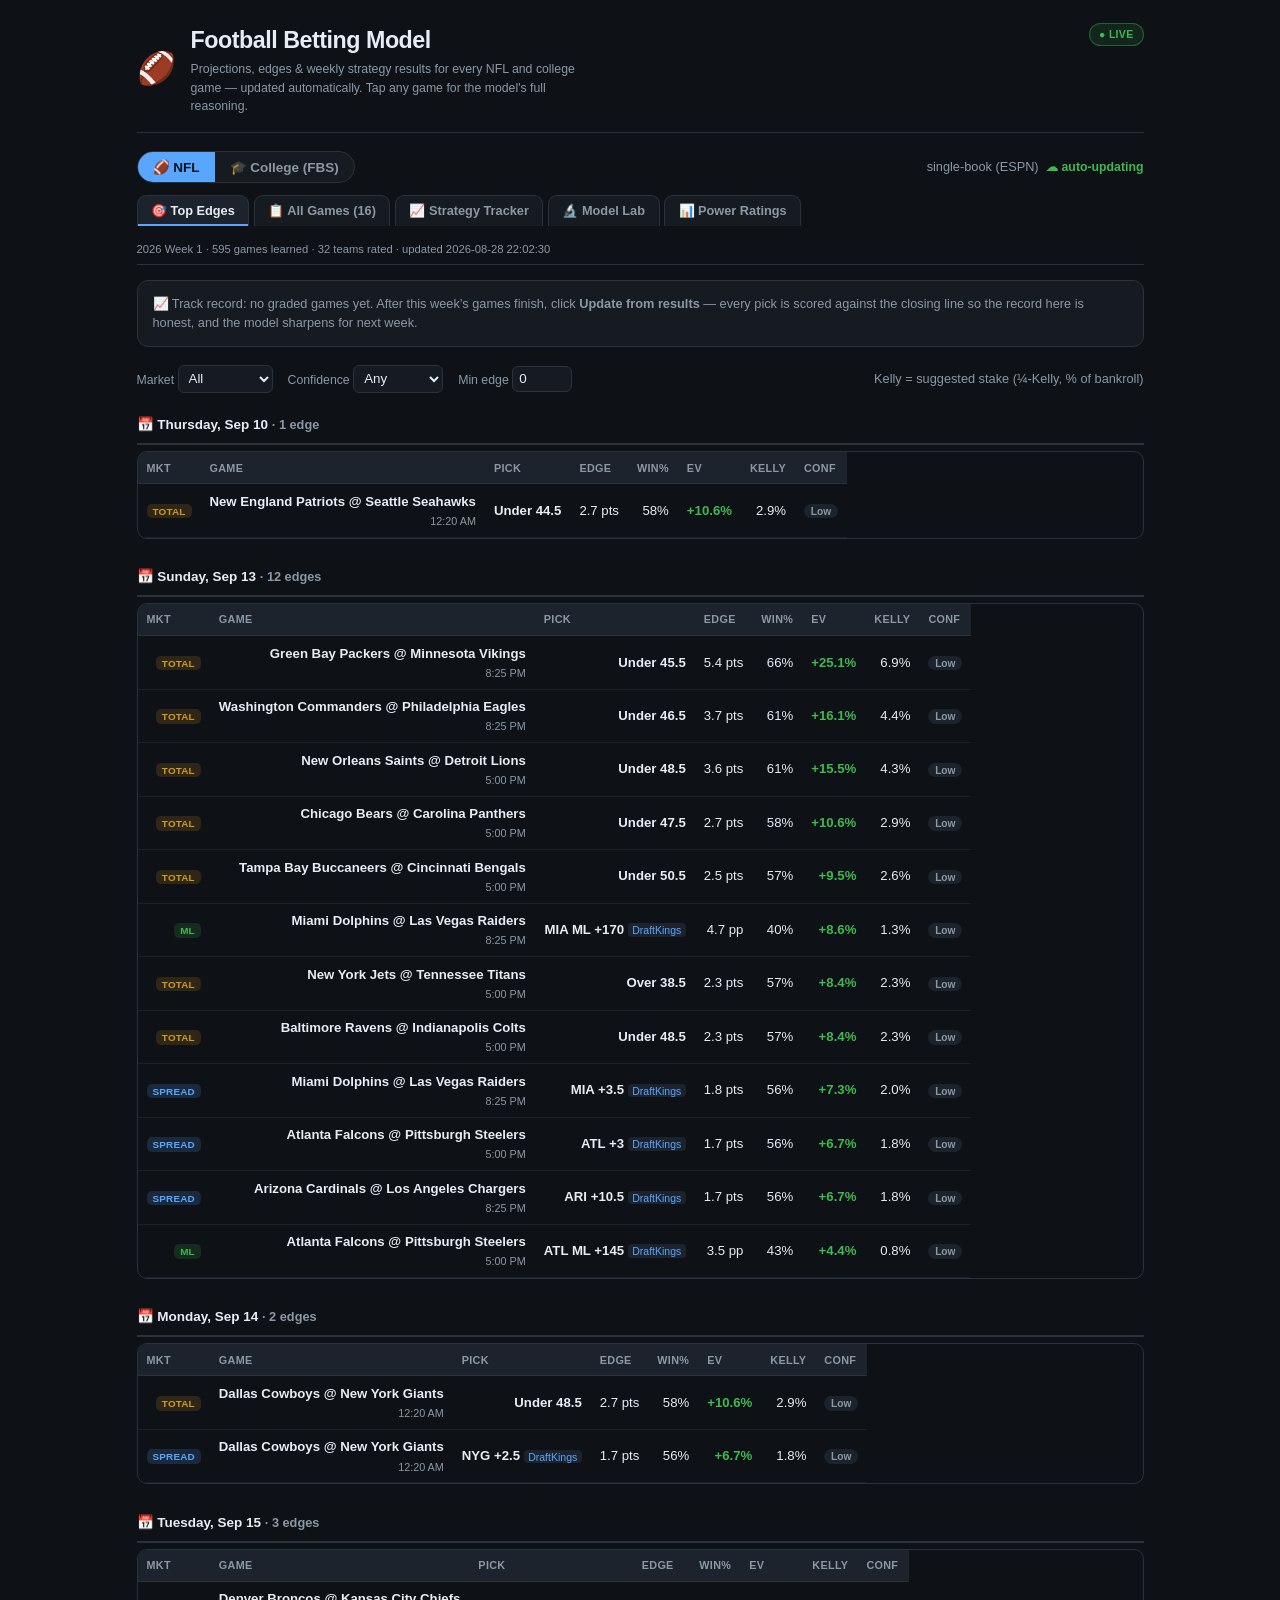
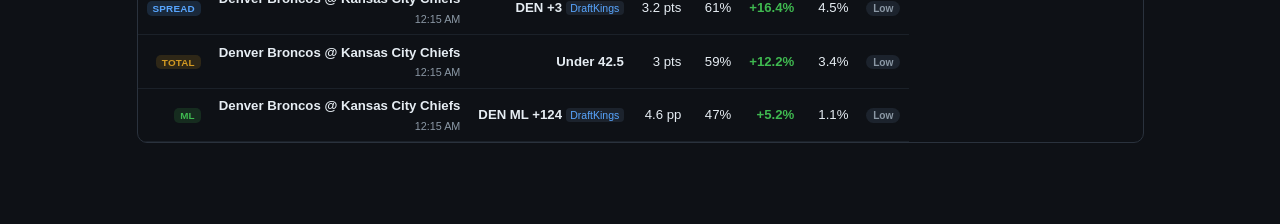
==== commit 97a35f57: "Auto-update 2026-08-28 22:03 UTC" ====
--- a/docs/index.html
+++ b/docs/index.html
@@ -24,6 +24,6 @@
 <div id="betting-panel"><p class="muted" style="padding:1.2rem 0">Loading…</p></div>
 </div>
 <script>window.BETTING_STATIC = true;</script>
-<script src="betting.js?v=26682e8e"></script>
+<script src="betting.js?v=e58f98ce"></script>
 <script>document.addEventListener("DOMContentLoaded",function(){ if(window.Betting) window.Betting.show(); });</script>
 </body></html>
